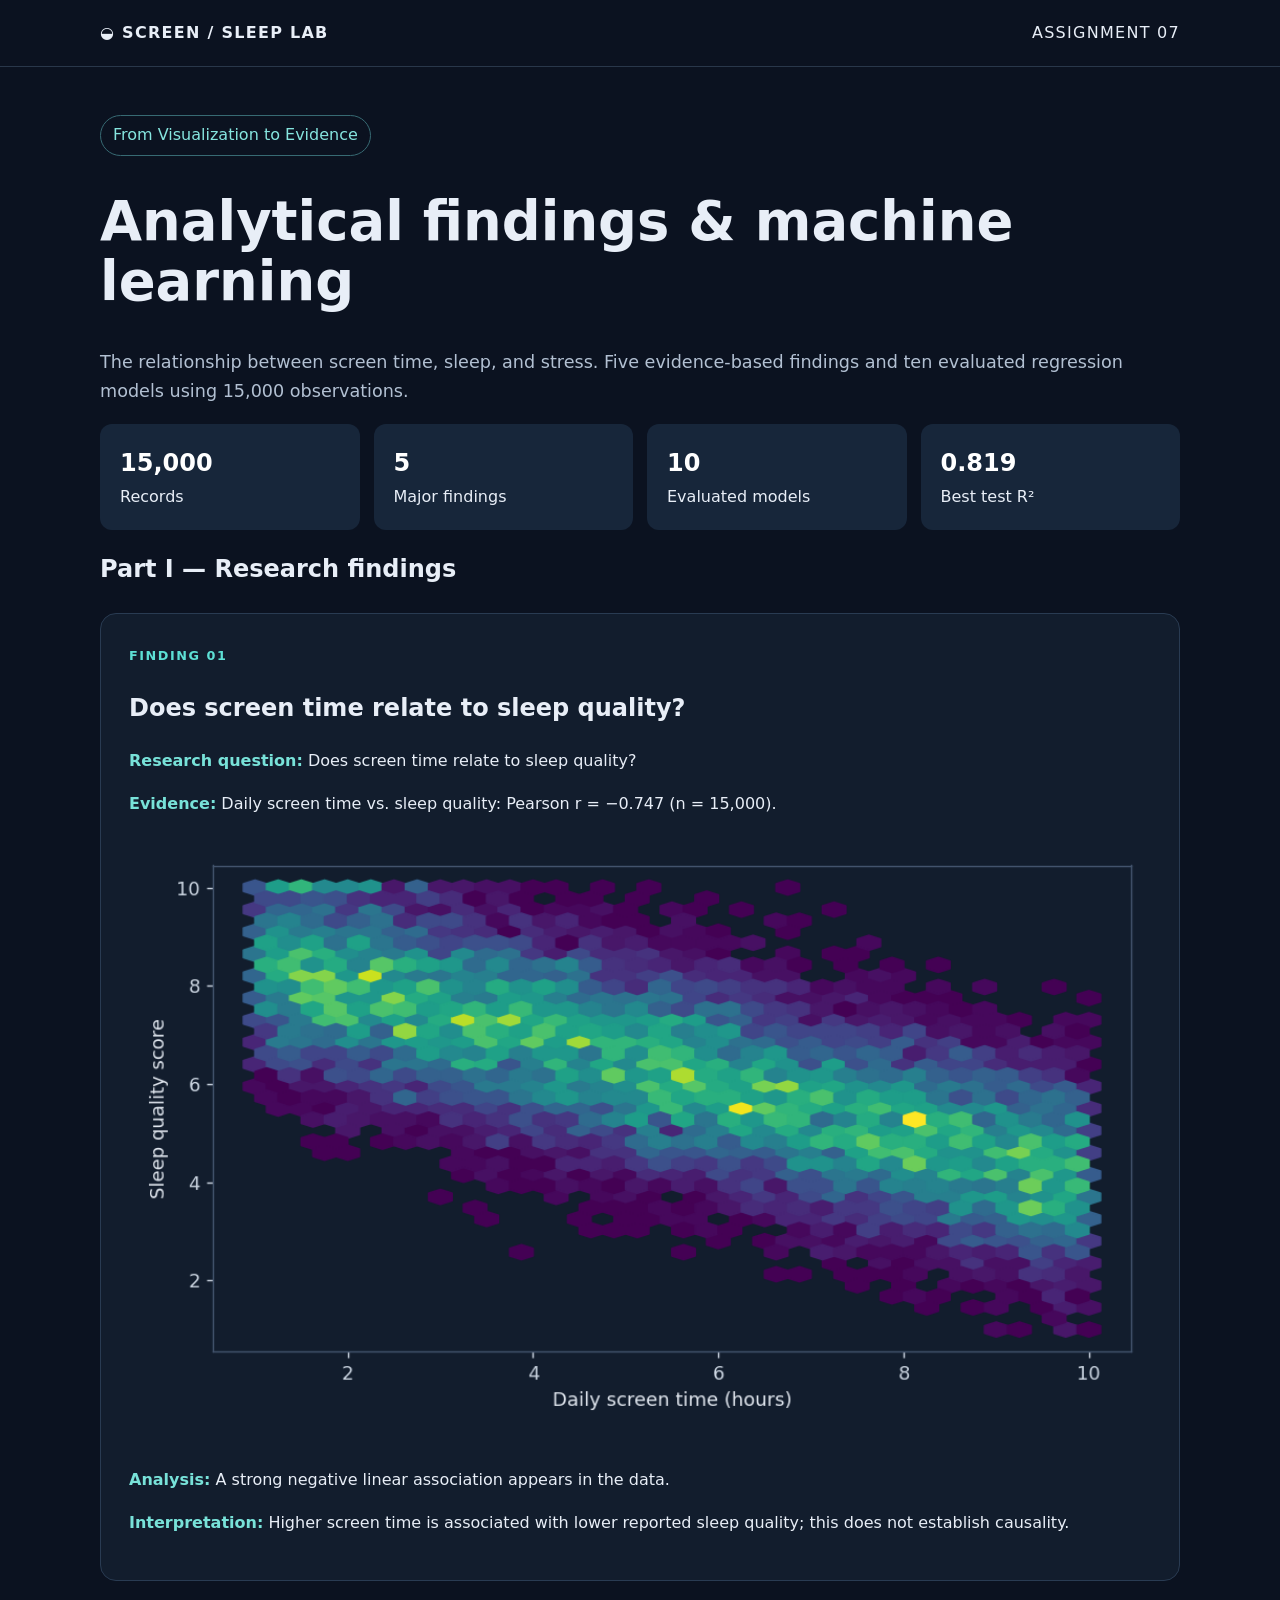
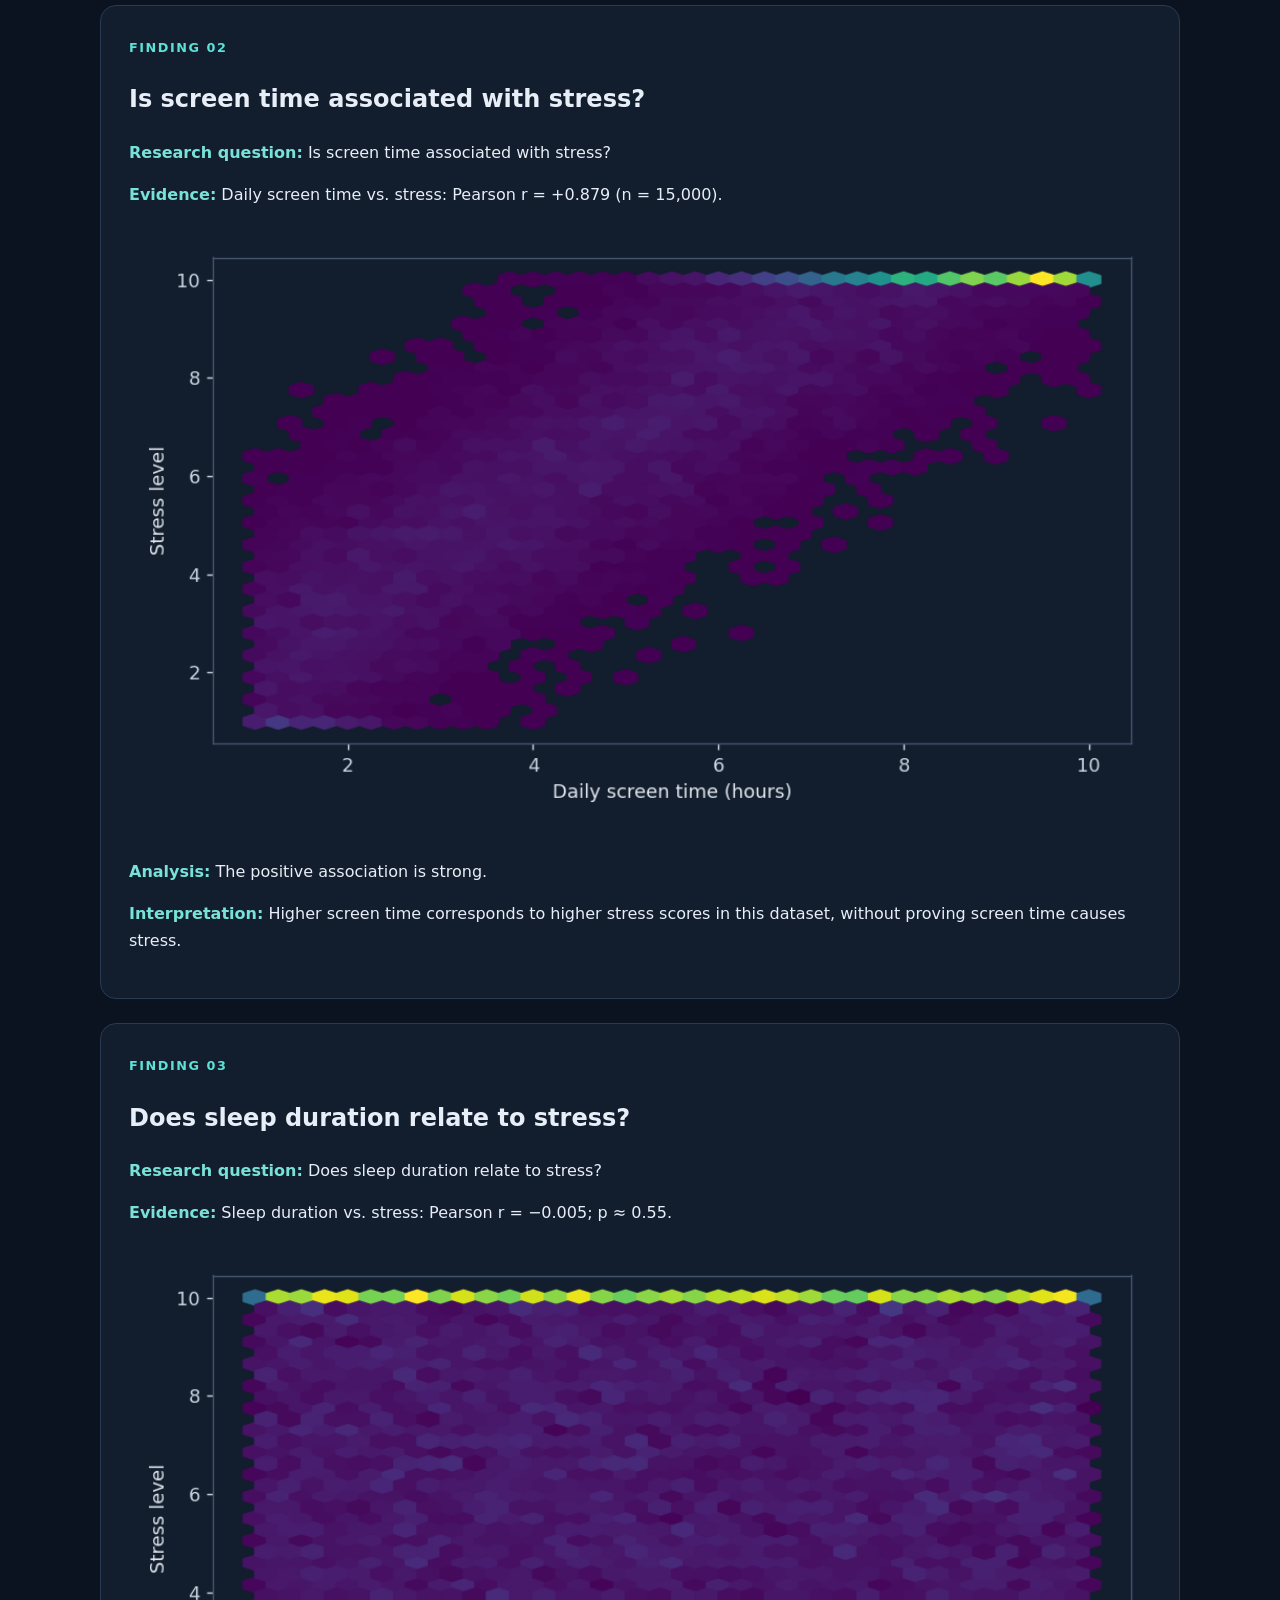
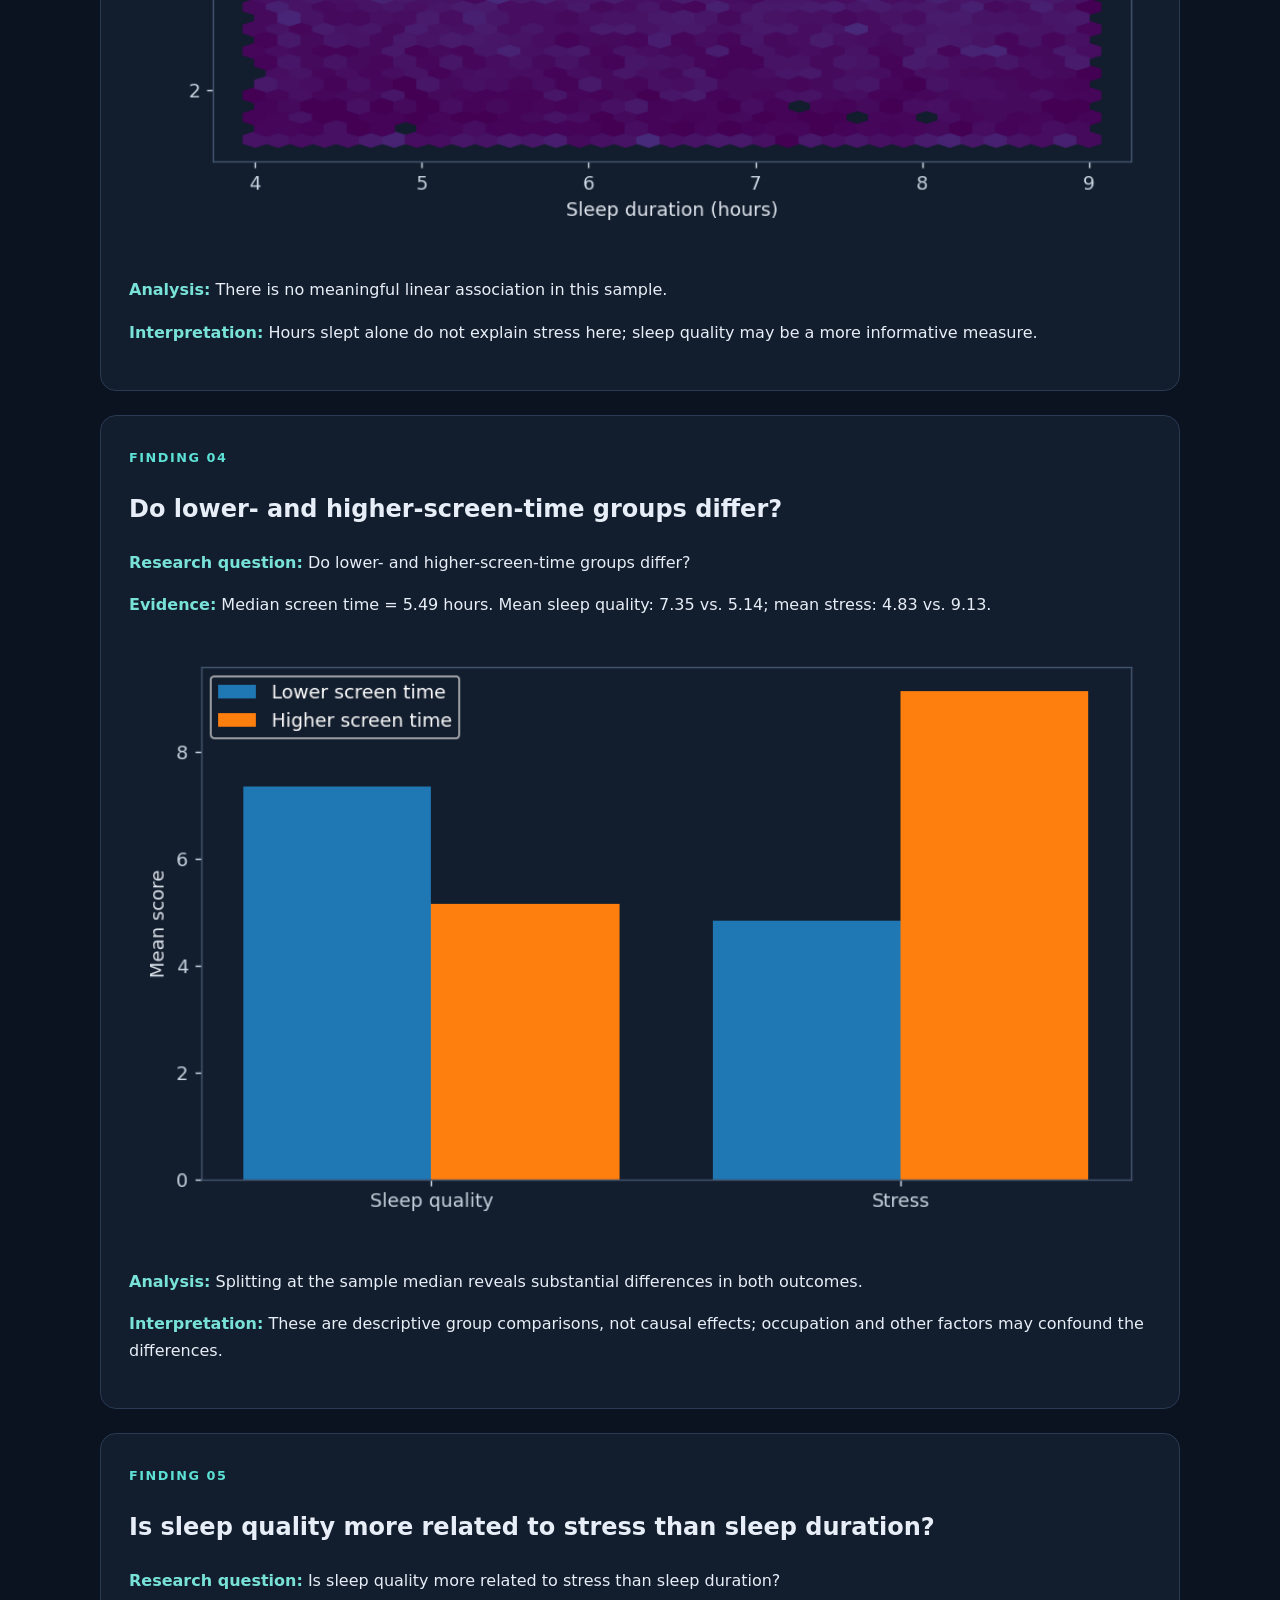
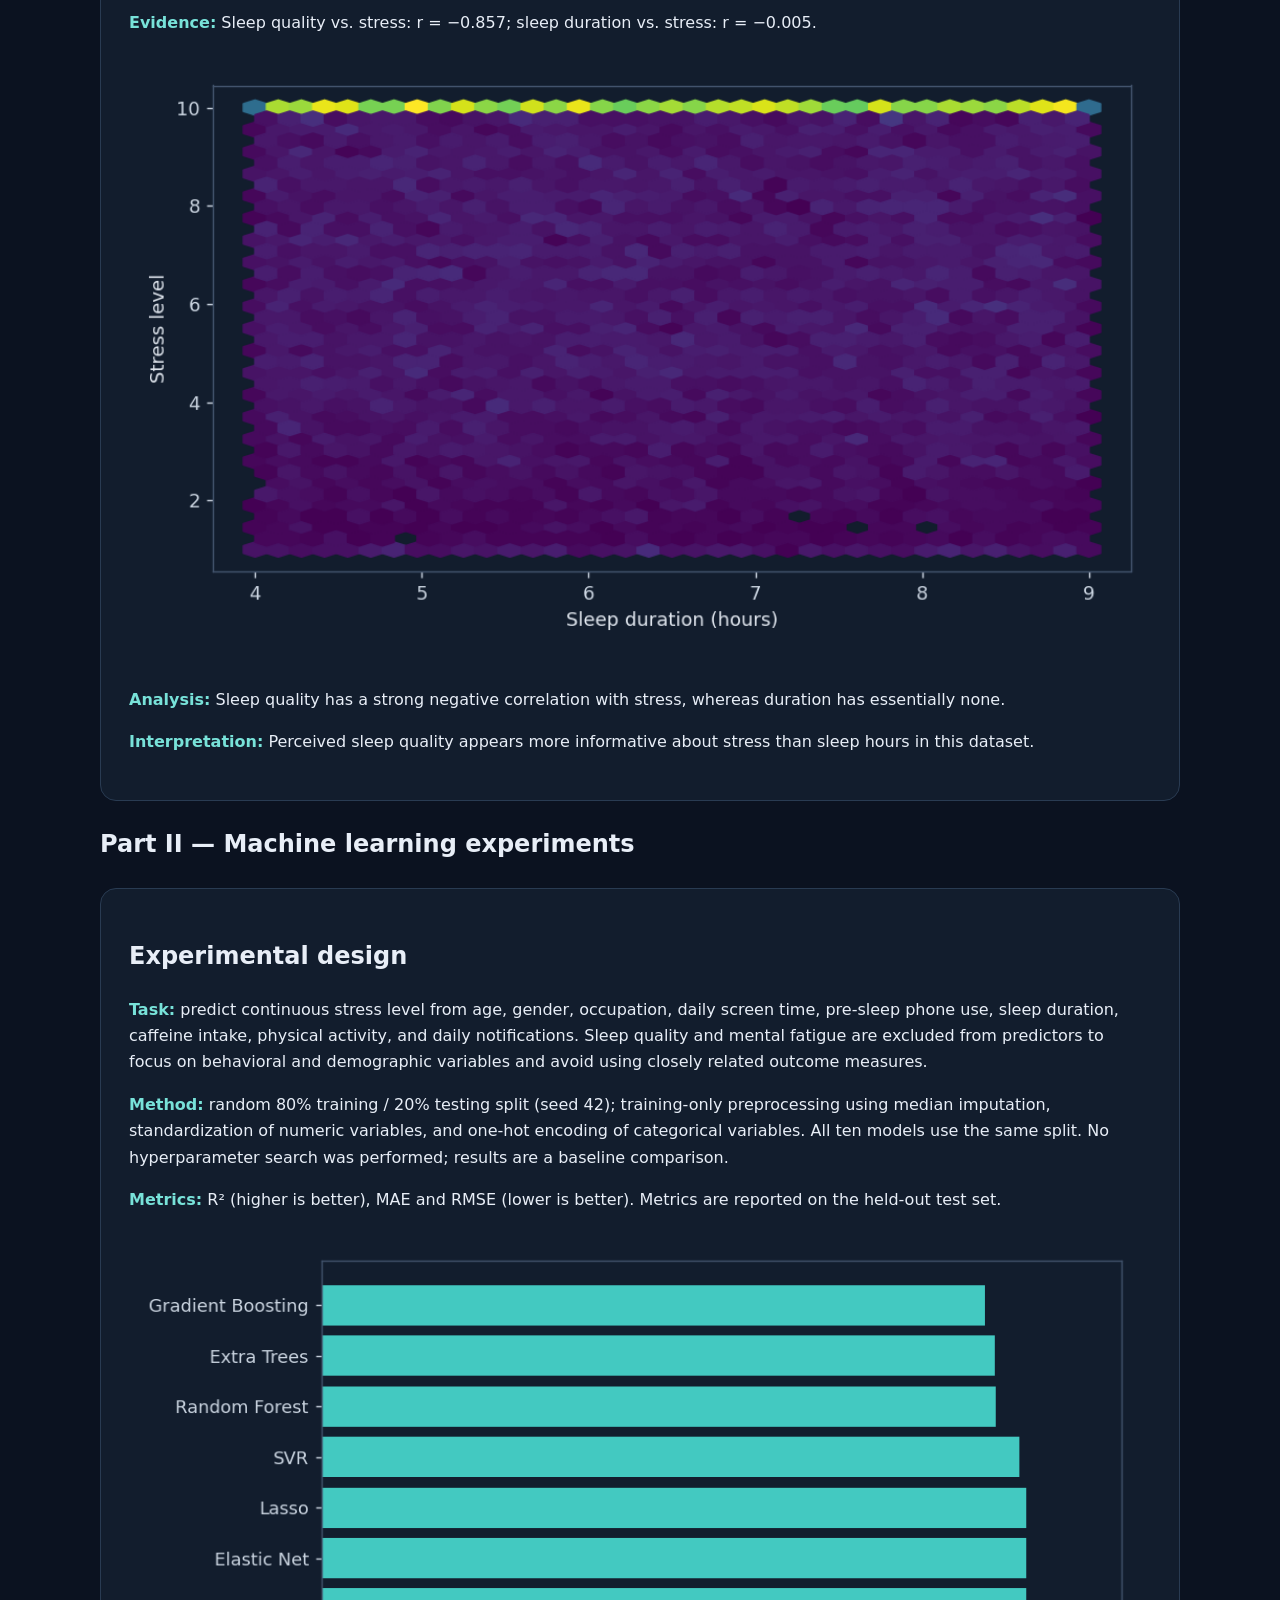
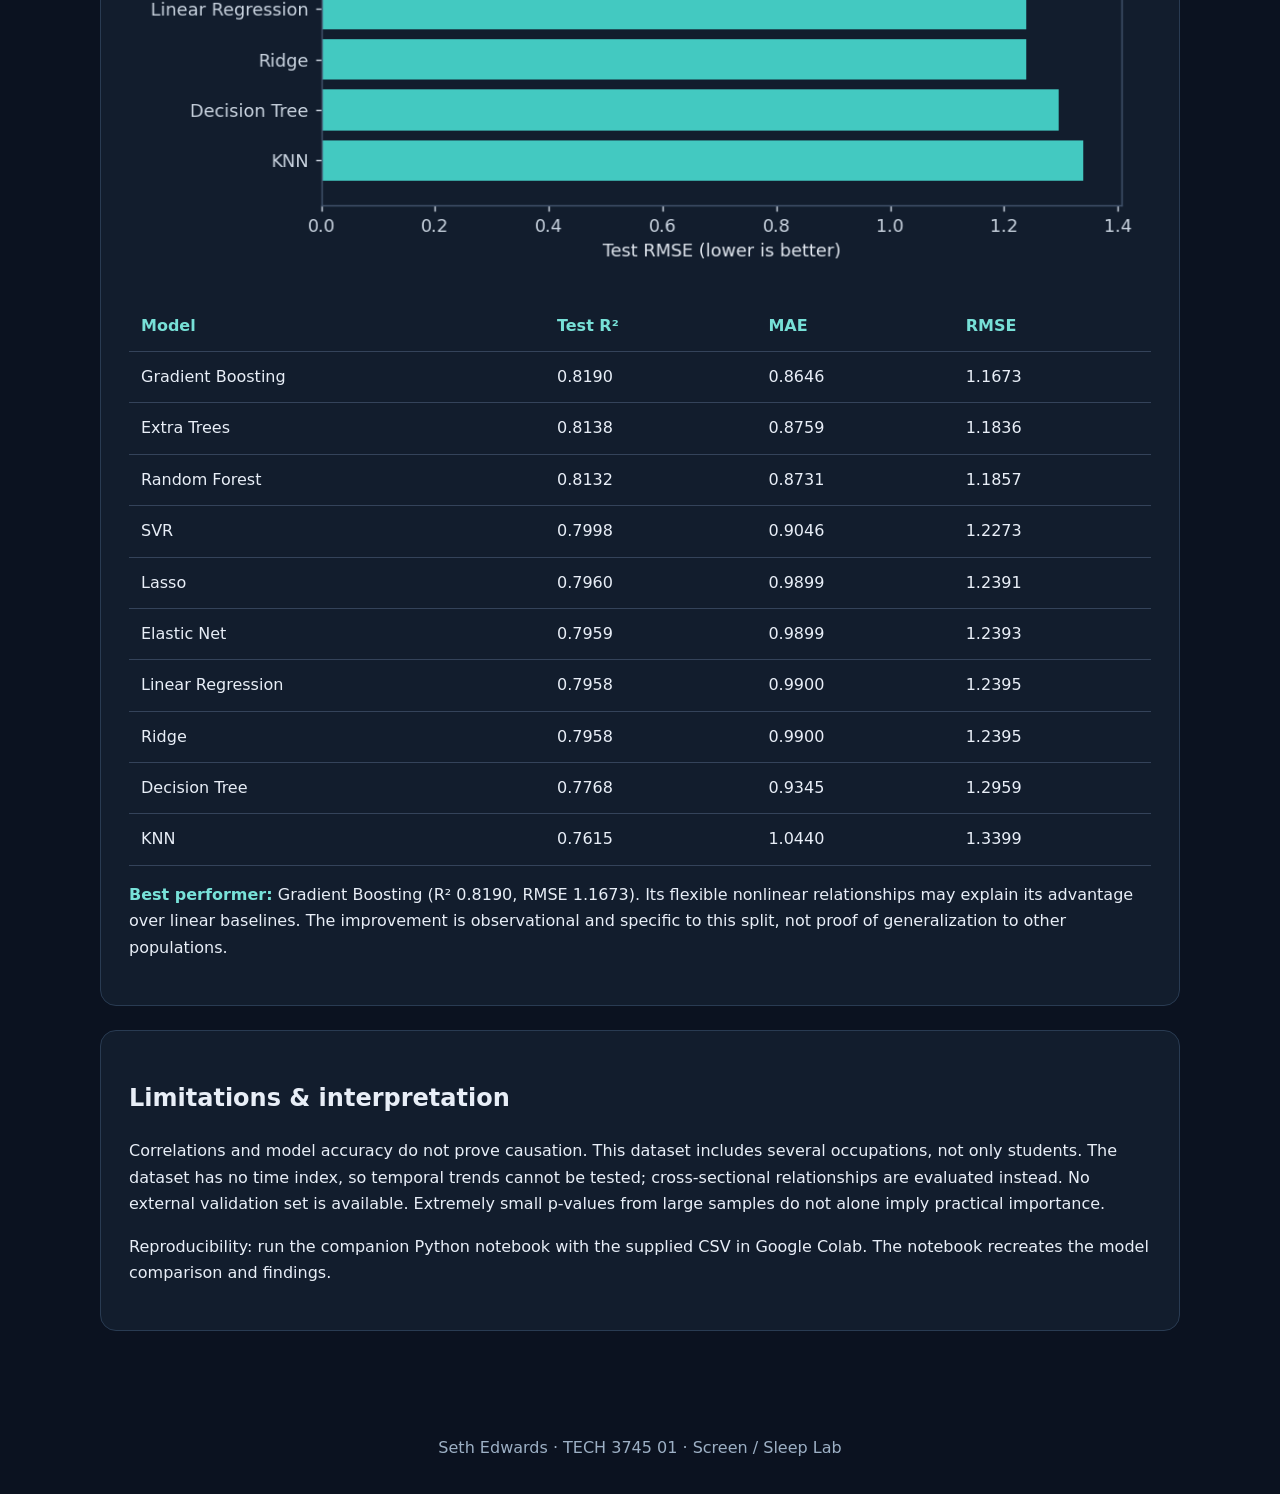
==== assignment7.html @ 6bef9d2d "Add files via upload" ====
<!doctype html><html lang="en"><head><meta charset="utf-8"><meta name="viewport" content="width=device-width,initial-scale=1"><title>Assignment 7 | Screen / Sleep Lab</title><style>body{margin:0;background:#0b1220;color:#e8eef7;font:16px/1.65 system-ui,Arial}header{border-bottom:1px solid #29374a;padding:20px max(5%,calc((100% - 1080px)/2));font-weight:800;letter-spacing:.08em}main{max-width:1080px;margin:auto;padding:48px 20px}h1{font-size:clamp(2rem,5vw,3.4rem);line-height:1.1}h2{font-size:1.5rem}.lead{color:#b2c0d2;font-size:1.1rem}.eyebrow{color:#5de0d5;font-size:.8rem;font-weight:800;letter-spacing:.12em}.card{background:#121d2d;border:1px solid #293b52;border-radius:16px;padding:28px;margin:24px 0}.chart{width:100%;height:auto;border-radius:12px;margin:12px 0}b{color:#78e2d9}table{width:100%;border-collapse:collapse;overflow:auto}th,td{padding:12px;border-bottom:1px solid #34435a;text-align:left}th{color:#77e0d7}.tablewrap{overflow:auto}.pill{display:inline-block;border:1px solid #376a73;padding:6px 12px;border-radius:30px;color:#86e5df}a{color:#72d9d0}footer{color:#9db0c5;padding:32px;text-align:center}.grid{display:grid;grid-template-columns:repeat(auto-fit,minmax(200px,1fr));gap:14px}.stat{padding:20px;background:#17263a;border-radius:12px}.stat strong{font-size:1.5rem;display:block;color:white}</style></head><body><header>◒ SCREEN / SLEEP LAB <span style="float:right;font-weight:400">ASSIGNMENT 07</span></header><main><span class="pill">From Visualization to Evidence</span><h1>Analytical findings &amp; machine learning</h1><p class="lead">The relationship between screen time, sleep, and stress. Five evidence-based findings and ten evaluated regression models using 15,000 observations.</p><div class="grid"><div class="stat"><strong>15,000</strong>Records</div><div class="stat"><strong>5</strong>Major findings</div><div class="stat"><strong>10</strong>Evaluated models</div><div class="stat"><strong>0.819</strong>Best test R²</div></div><h2>Part I — Research findings</h2><section class="card"><span class="eyebrow">FINDING 01</span><h2>Does screen time relate to sleep quality?</h2><p><b>Research question:</b> Does screen time relate to sleep quality?</p><p><b>Evidence:</b> Daily screen time vs. sleep quality: Pearson r = −0.747 (n = 15,000).</p><img class="chart" src="[data-uri]" alt="Finding 1 visualization"><p><b>Analysis:</b> A strong negative linear association appears in the data.</p><p><b>Interpretation:</b> Higher screen time is associated with lower reported sleep quality; this does not establish causality.</p></section><section class="card"><span class="eyebrow">FINDING 02</span><h2>Is screen time associated with stress?</h2><p><b>Research question:</b> Is screen time associated with stress?</p><p><b>Evidence:</b> Daily screen time vs. stress: Pearson r = +0.879 (n = 15,000).</p><img class="chart" src="[data-uri]" alt="Finding 2 visualization"><p><b>Analysis:</b> The positive association is strong.</p><p><b>Interpretation:</b> Higher screen time corresponds to higher stress scores in this dataset, without proving screen time causes stress.</p></section><section class="card"><span class="eyebrow">FINDING 03</span><h2>Does sleep duration relate to stress?</h2><p><b>Research question:</b> Does sleep duration relate to stress?</p><p><b>Evidence:</b> Sleep duration vs. stress: Pearson r = −0.005; p ≈ 0.55.</p><img class="chart" src="[data-uri]" alt="Finding 3 visualization"><p><b>Analysis:</b> There is no meaningful linear association in this sample.</p><p><b>Interpretation:</b> Hours slept alone do not explain stress here; sleep quality may be a more informative measure.</p></section><section class="card"><span class="eyebrow">FINDING 04</span><h2>Do lower- and higher-screen-time groups differ?</h2><p><b>Research question:</b> Do lower- and higher-screen-time groups differ?</p><p><b>Evidence:</b> Median screen time = 5.49 hours. Mean sleep quality: 7.35 vs. 5.14; mean stress: 4.83 vs. 9.13.</p><img class="chart" src="[data-uri]" alt="Finding 4 visualization"><p><b>Analysis:</b> Splitting at the sample median reveals substantial differences in both outcomes.</p><p><b>Interpretation:</b> These are descriptive group comparisons, not causal effects; occupation and other factors may confound the differences.</p></section><section class="card"><span class="eyebrow">FINDING 05</span><h2>Is sleep quality more related to stress than sleep duration?</h2><p><b>Research question:</b> Is sleep quality more related to stress than sleep duration?</p><p><b>Evidence:</b> Sleep quality vs. stress: r = −0.857; sleep duration vs. stress: r = −0.005.</p><img class="chart" src="[data-uri]" alt="Finding 5 visualization"><p><b>Analysis:</b> Sleep quality has a strong negative correlation with stress, whereas duration has essentially none.</p><p><b>Interpretation:</b> Perceived sleep quality appears more informative about stress than sleep hours in this dataset.</p></section><h2>Part II — Machine learning experiments</h2><section class="card"><h2>Experimental design</h2><p><b>Task:</b> predict continuous stress level from age, gender, occupation, daily screen time, pre-sleep phone use, sleep duration, caffeine intake, physical activity, and daily notifications. Sleep quality and mental fatigue are excluded from predictors to focus on behavioral and demographic variables and avoid using closely related outcome measures.</p><p><b>Method:</b> random 80% training / 20% testing split (seed 42); training-only preprocessing using median imputation, standardization of numeric variables, and one-hot encoding of categorical variables. All ten models use the same split. No hyperparameter search was performed; results are a baseline comparison.</p><p><b>Metrics:</b> R² (higher is better), MAE and RMSE (lower is better). Metrics are reported on the held-out test set.</p><img class="chart" src="[data-uri]" alt="Comparison of model RMSE"><div class="tablewrap"><table><thead><tr><th>Model</th><th>Test R²</th><th>MAE</th><th>RMSE</th></tr></thead><tbody><tr><td>Gradient Boosting</td><td>0.8190</td><td>0.8646</td><td>1.1673</td></tr><tr><td>Extra Trees</td><td>0.8138</td><td>0.8759</td><td>1.1836</td></tr><tr><td>Random Forest</td><td>0.8132</td><td>0.8731</td><td>1.1857</td></tr><tr><td>SVR</td><td>0.7998</td><td>0.9046</td><td>1.2273</td></tr><tr><td>Lasso</td><td>0.7960</td><td>0.9899</td><td>1.2391</td></tr><tr><td>Elastic Net</td><td>0.7959</td><td>0.9899</td><td>1.2393</td></tr><tr><td>Linear Regression</td><td>0.7958</td><td>0.9900</td><td>1.2395</td></tr><tr><td>Ridge</td><td>0.7958</td><td>0.9900</td><td>1.2395</td></tr><tr><td>Decision Tree</td><td>0.7768</td><td>0.9345</td><td>1.2959</td></tr><tr><td>KNN</td><td>0.7615</td><td>1.0440</td><td>1.3399</td></tr></tbody></table></div><p><b>Best performer:</b> Gradient Boosting (R² 0.8190, RMSE 1.1673). Its flexible nonlinear relationships may explain its advantage over linear baselines. The improvement is observational and specific to this split, not proof of generalization to other populations.</p></section><section class="card"><h2>Limitations &amp; interpretation</h2><p>Correlations and model accuracy do not prove causation. This dataset includes several occupations, not only students. The dataset has no time index, so temporal trends cannot be tested; cross-sectional relationships are evaluated instead. No external validation set is available. Extremely small p-values from large samples do not alone imply practical importance.</p><p>Reproducibility: run the companion Python notebook with the supplied CSV in Google Colab. The notebook recreates the model comparison and findings.</p></section></main><footer>Seth Edwards · TECH 3745 01 · Screen / Sleep Lab</footer></body></html>
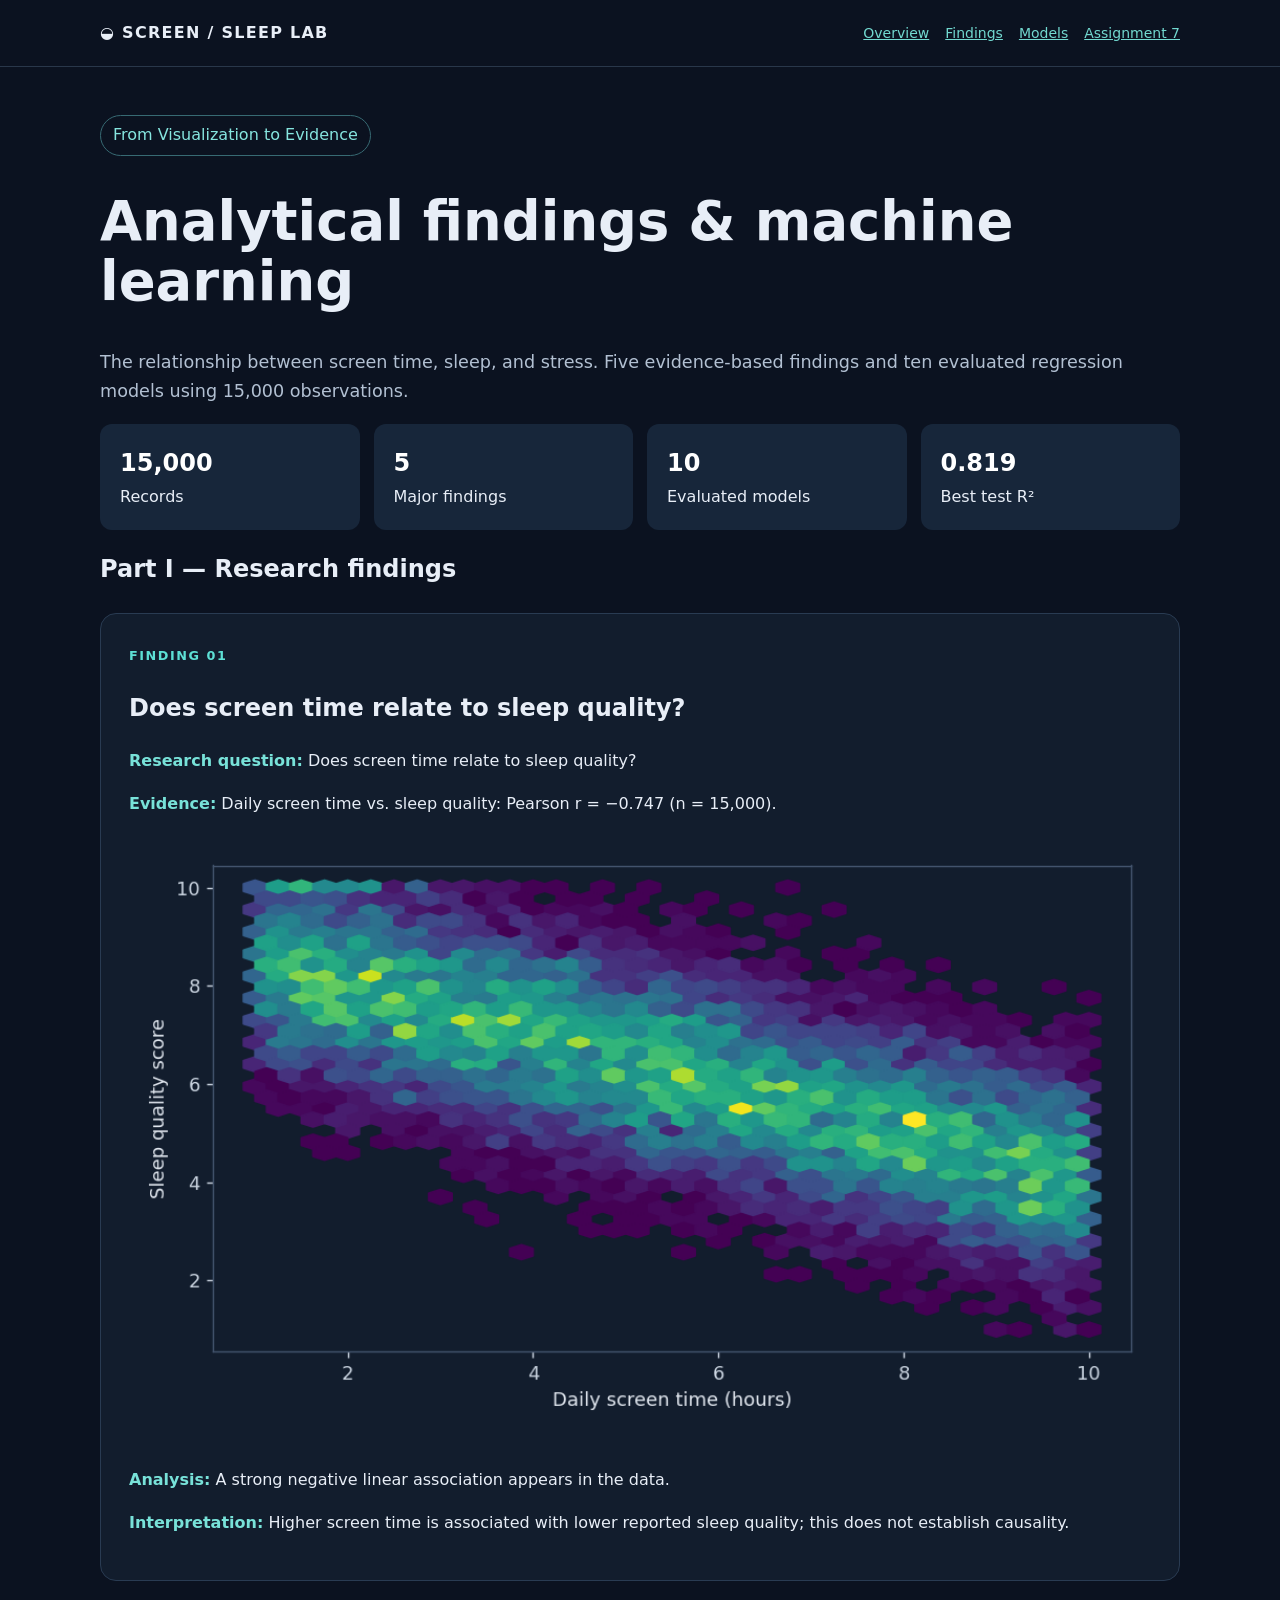
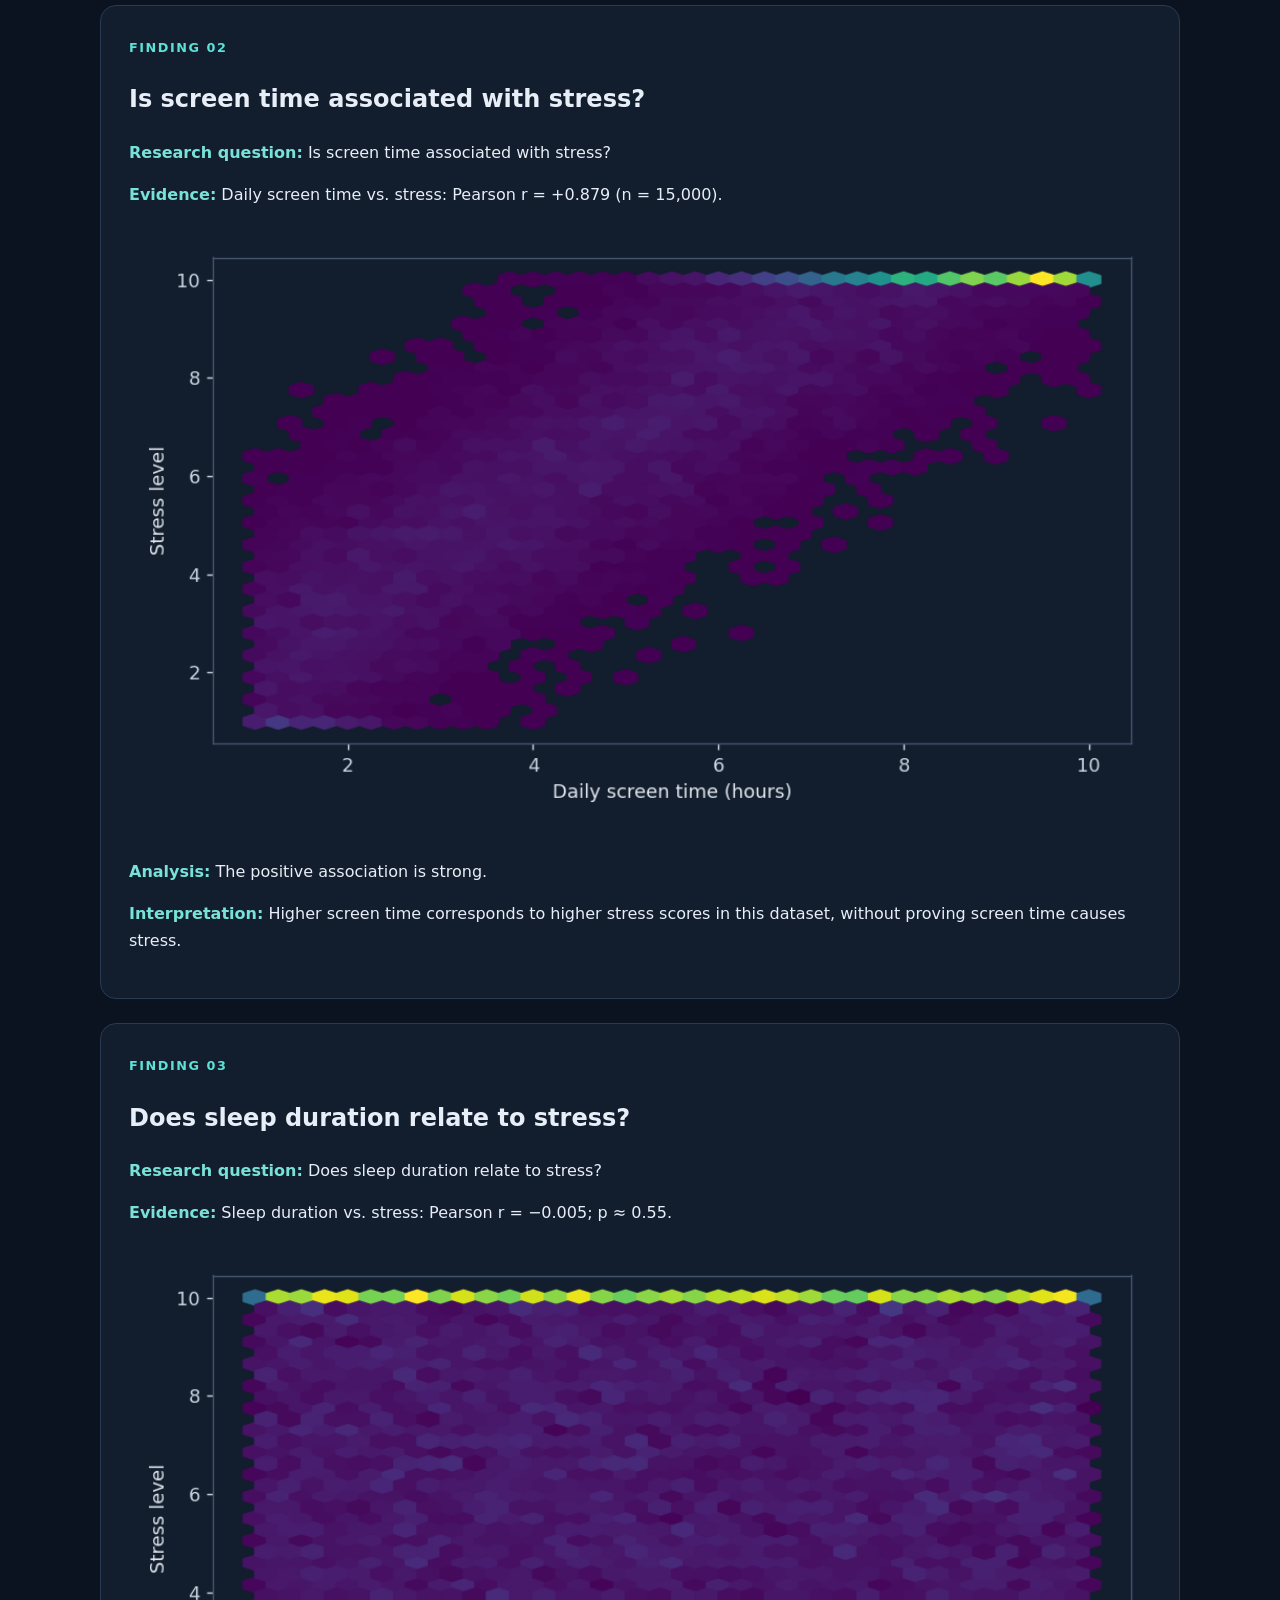
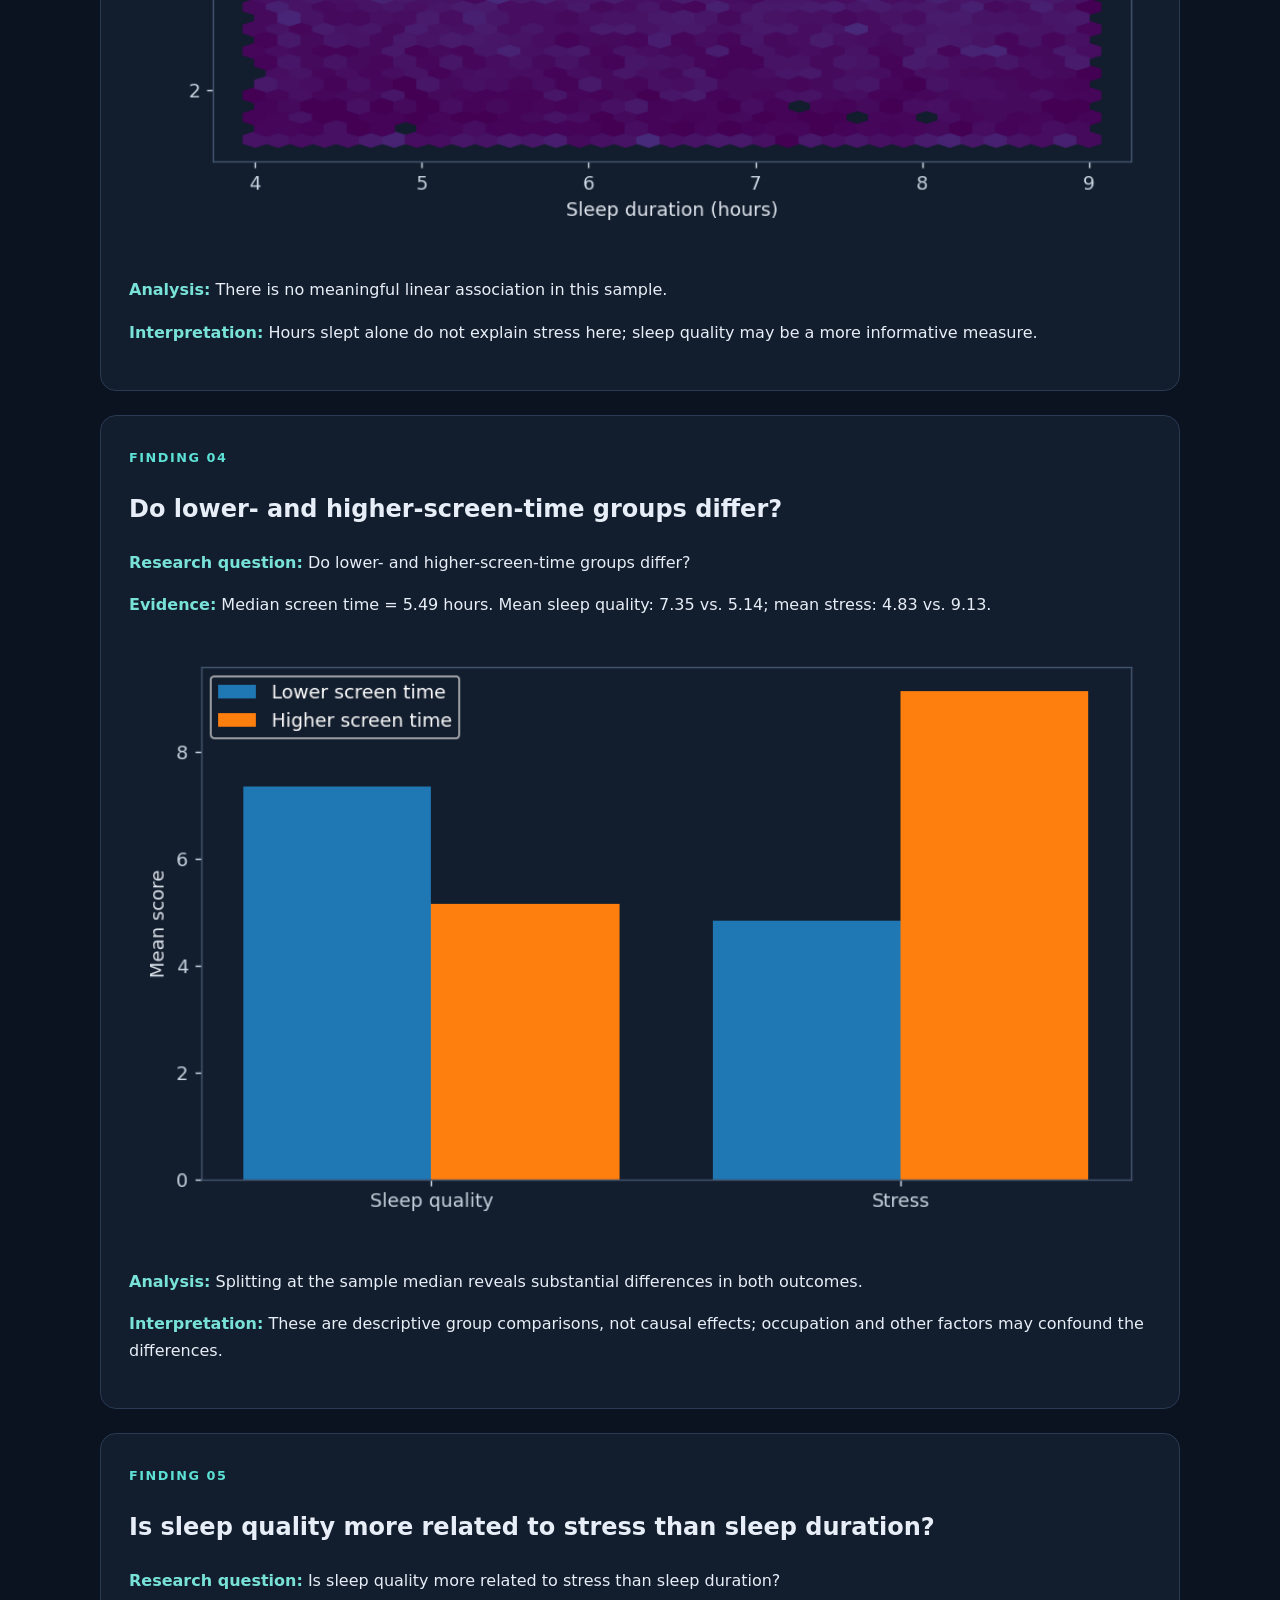
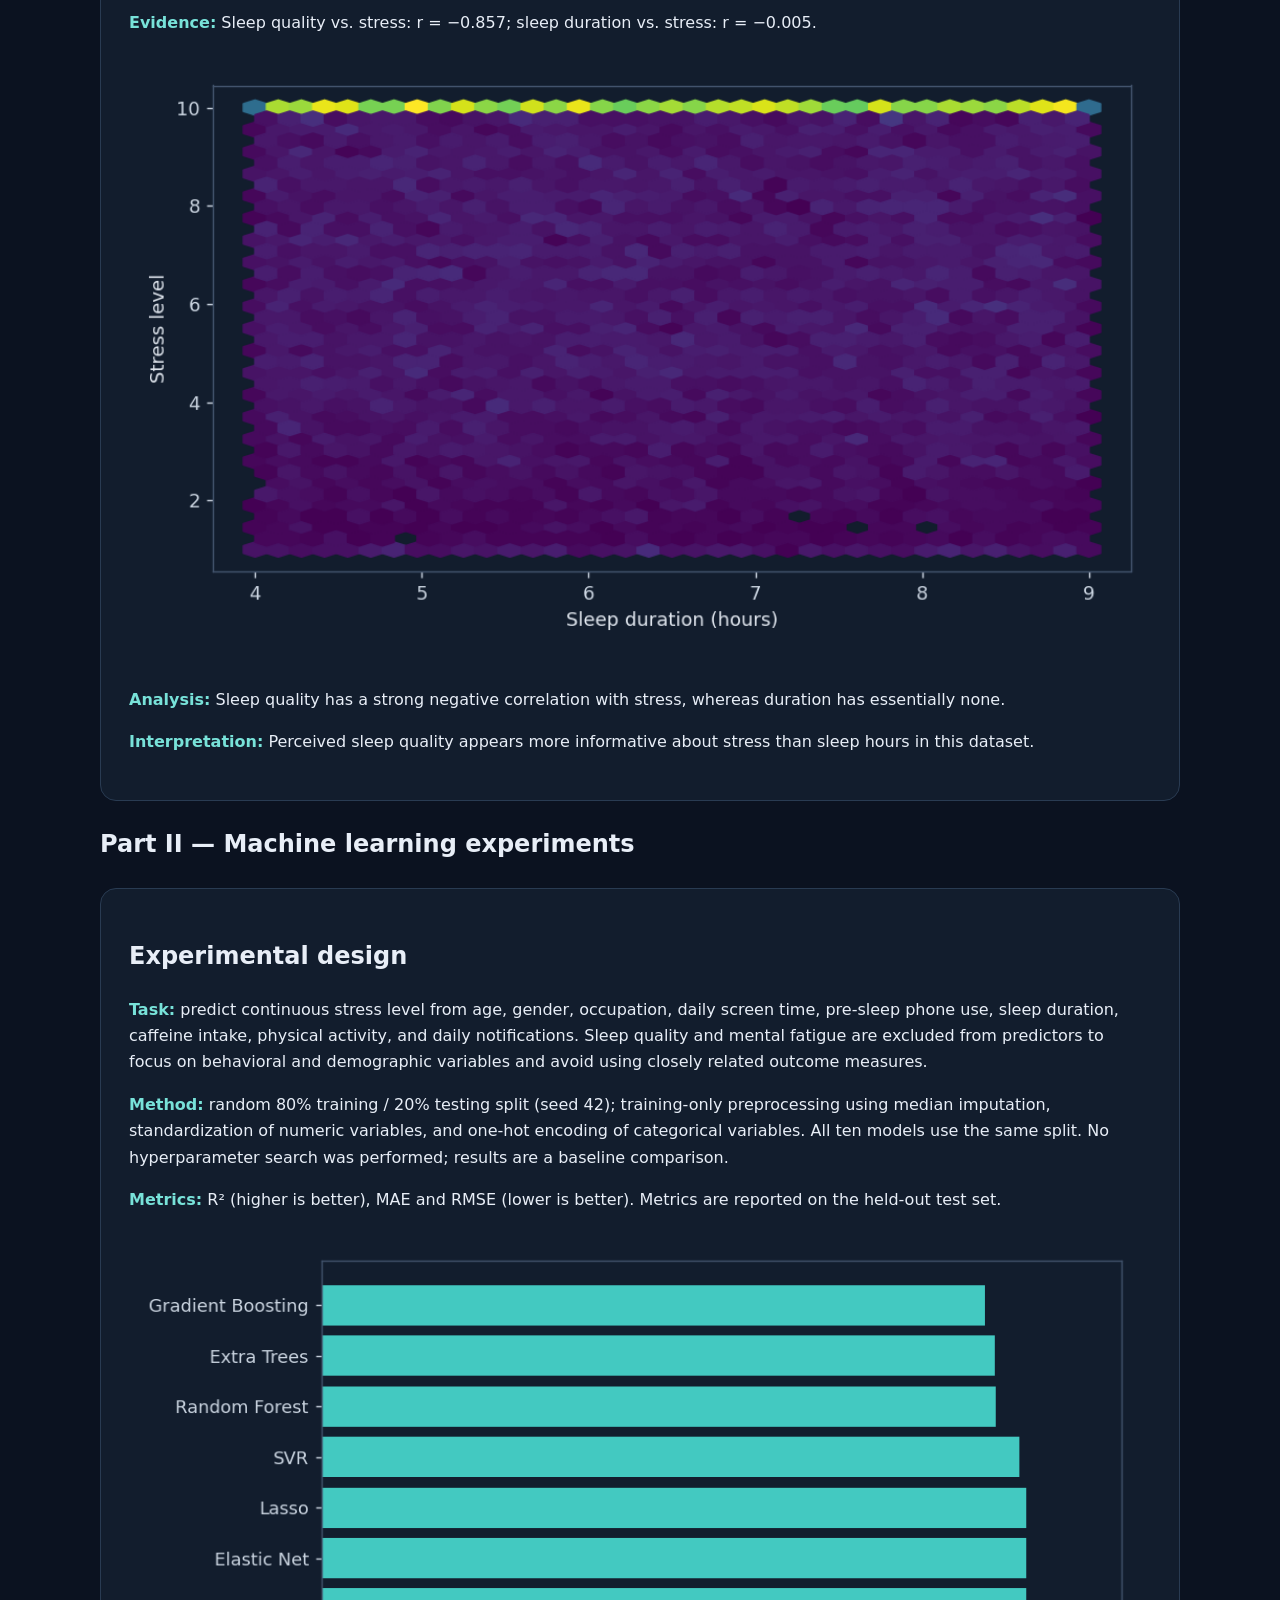
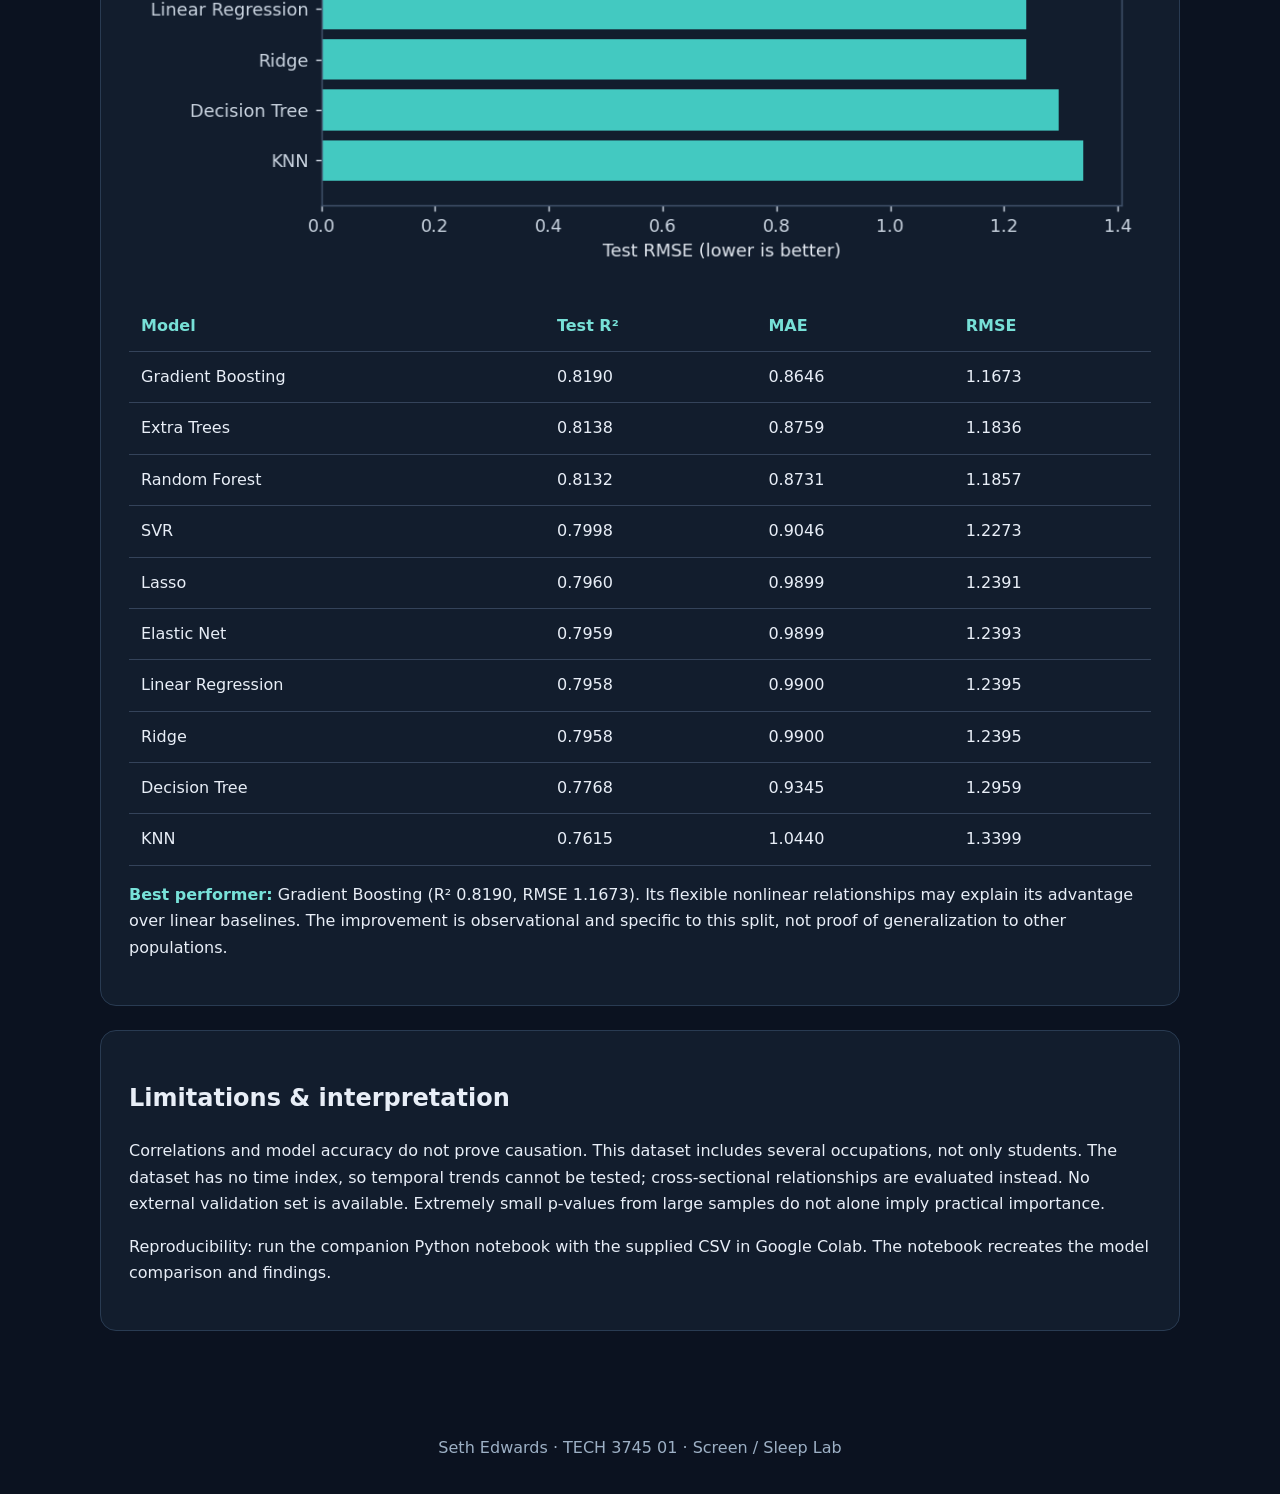
==== commit 342e0540: "Add files via upload" ====
--- a/assignment7.html
+++ b/assignment7.html
@@ -1 +1 @@
-<!doctype html><html lang="en"><head><meta charset="utf-8"><meta name="viewport" content="width=device-width,initial-scale=1"><title>Assignment 7 | Screen / Sleep Lab</title><style>body{margin:0;background:#0b1220;color:#e8eef7;font:16px/1.65 system-ui,Arial}header{border-bottom:1px solid #29374a;padding:20px max(5%,calc((100% - 1080px)/2));font-weight:800;letter-spacing:.08em}main{max-width:1080px;margin:auto;padding:48px 20px}h1{font-size:clamp(2rem,5vw,3.4rem);line-height:1.1}h2{font-size:1.5rem}.lead{color:#b2c0d2;font-size:1.1rem}.eyebrow{color:#5de0d5;font-size:.8rem;font-weight:800;letter-spacing:.12em}.card{background:#121d2d;border:1px solid #293b52;border-radius:16px;padding:28px;margin:24px 0}.chart{width:100%;height:auto;border-radius:12px;margin:12px 0}b{color:#78e2d9}table{width:100%;border-collapse:collapse;overflow:auto}th,td{padding:12px;border-bottom:1px solid #34435a;text-align:left}th{color:#77e0d7}.tablewrap{overflow:auto}.pill{display:inline-block;border:1px solid #376a73;padding:6px 12px;border-radius:30px;color:#86e5df}a{color:#72d9d0}footer{color:#9db0c5;padding:32px;text-align:center}.grid{display:grid;grid-template-columns:repeat(auto-fit,minmax(200px,1fr));gap:14px}.stat{padding:20px;background:#17263a;border-radius:12px}.stat strong{font-size:1.5rem;display:block;color:white}</style></head><body><header>◒ SCREEN / SLEEP LAB <span style="float:right;font-weight:400">ASSIGNMENT 07</span></header><main><span class="pill">From Visualization to Evidence</span><h1>Analytical findings &amp; machine learning</h1><p class="lead">The relationship between screen time, sleep, and stress. Five evidence-based findings and ten evaluated regression models using 15,000 observations.</p><div class="grid"><div class="stat"><strong>15,000</strong>Records</div><div class="stat"><strong>5</strong>Major findings</div><div class="stat"><strong>10</strong>Evaluated models</div><div class="stat"><strong>0.819</strong>Best test R²</div></div><h2>Part I — Research findings</h2><section class="card"><span class="eyebrow">FINDING 01</span><h2>Does screen time relate to sleep quality?</h2><p><b>Research question:</b> Does screen time relate to sleep quality?</p><p><b>Evidence:</b> Daily screen time vs. sleep quality: Pearson r = −0.747 (n = 15,000).</p><img class="chart" src="[data-uri]" alt="Finding 1 visualization"><p><b>Analysis:</b> A strong negative linear association appears in the data.</p><p><b>Interpretation:</b> Higher screen time is associated with lower reported sleep quality; this does not establish causality.</p></section><section class="card"><span class="eyebrow">FINDING 02</span><h2>Is screen time associated with stress?</h2><p><b>Research question:</b> Is screen time associated with stress?</p><p><b>Evidence:</b> Daily screen time vs. stress: Pearson r = +0.879 (n = 15,000).</p><img class="chart" src="[data-uri]" alt="Finding 2 visualization"><p><b>Analysis:</b> The positive association is strong.</p><p><b>Interpretation:</b> Higher screen time corresponds to higher stress scores in this dataset, without proving screen time causes stress.</p></section><section class="card"><span class="eyebrow">FINDING 03</span><h2>Does sleep duration relate to stress?</h2><p><b>Research question:</b> Does sleep duration relate to stress?</p><p><b>Evidence:</b> Sleep duration vs. stress: Pearson r = −0.005; p ≈ 0.55.</p><img class="chart" src="[data-uri]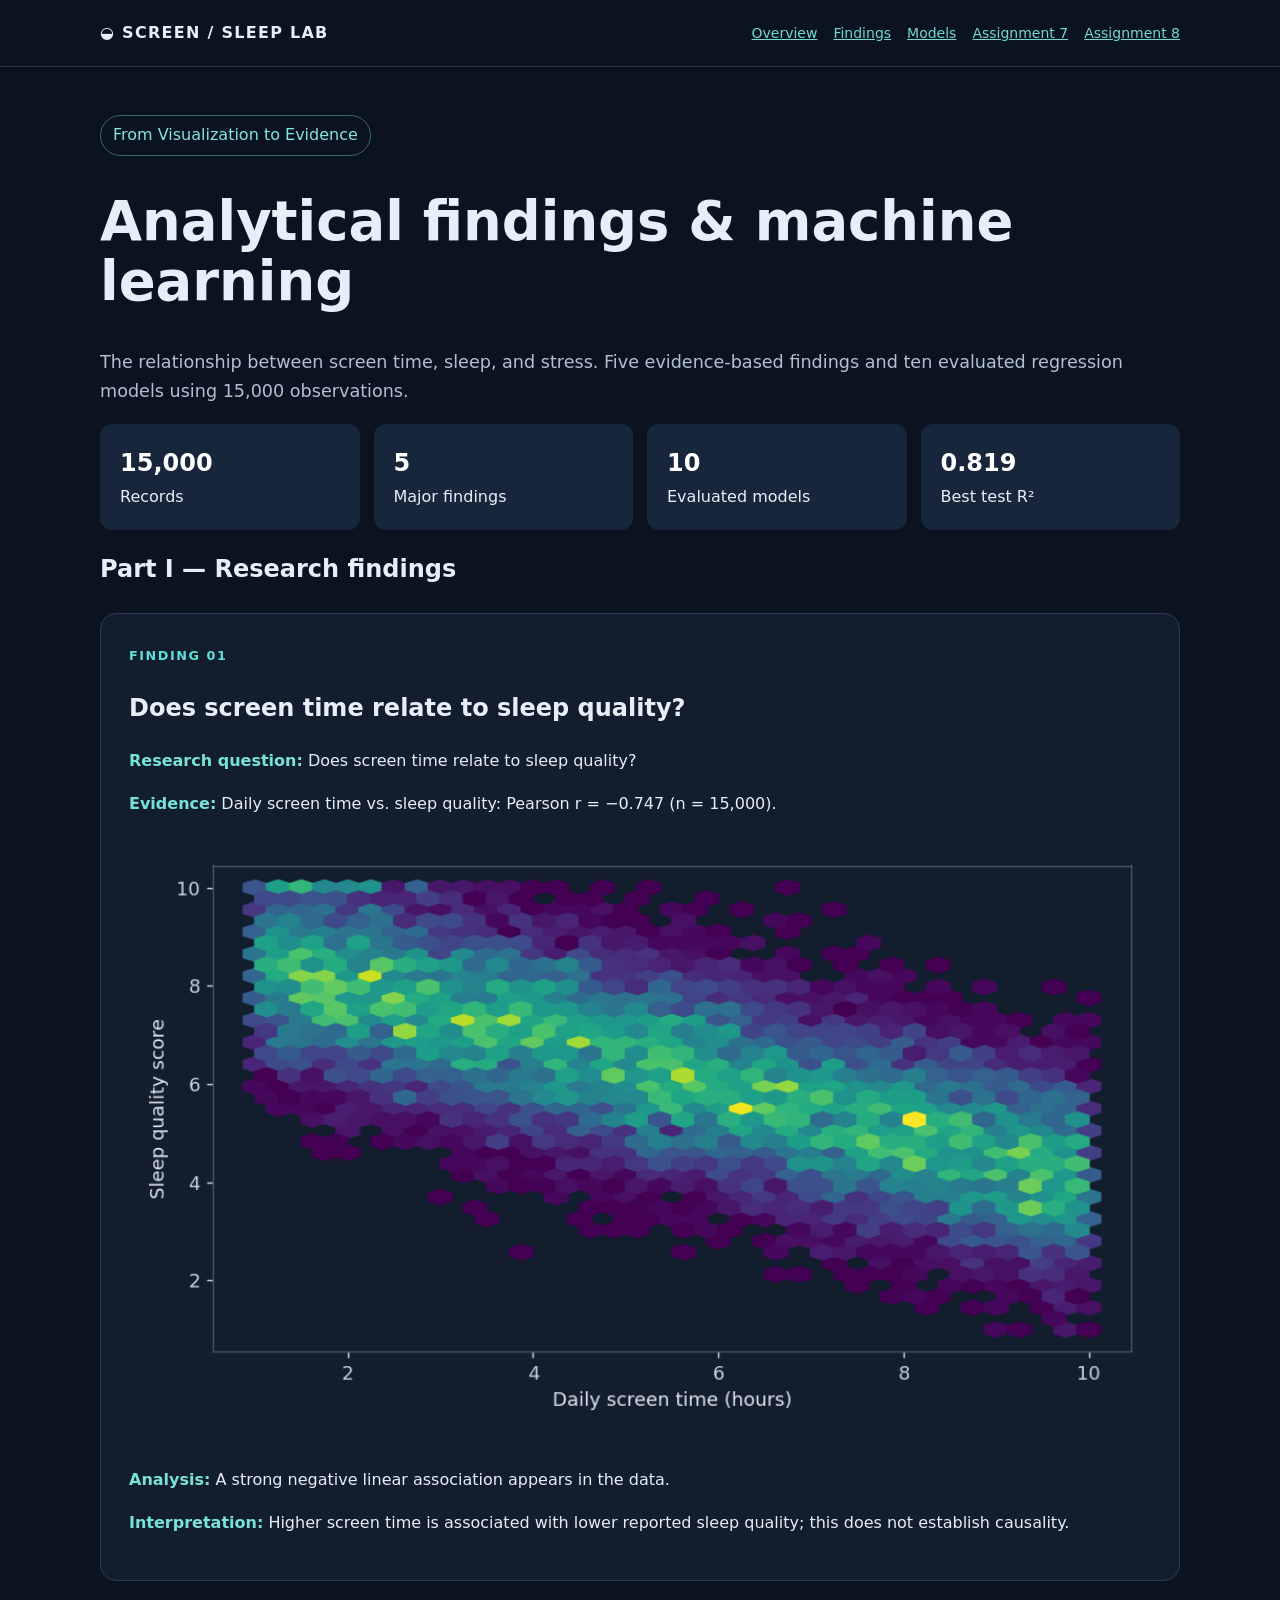
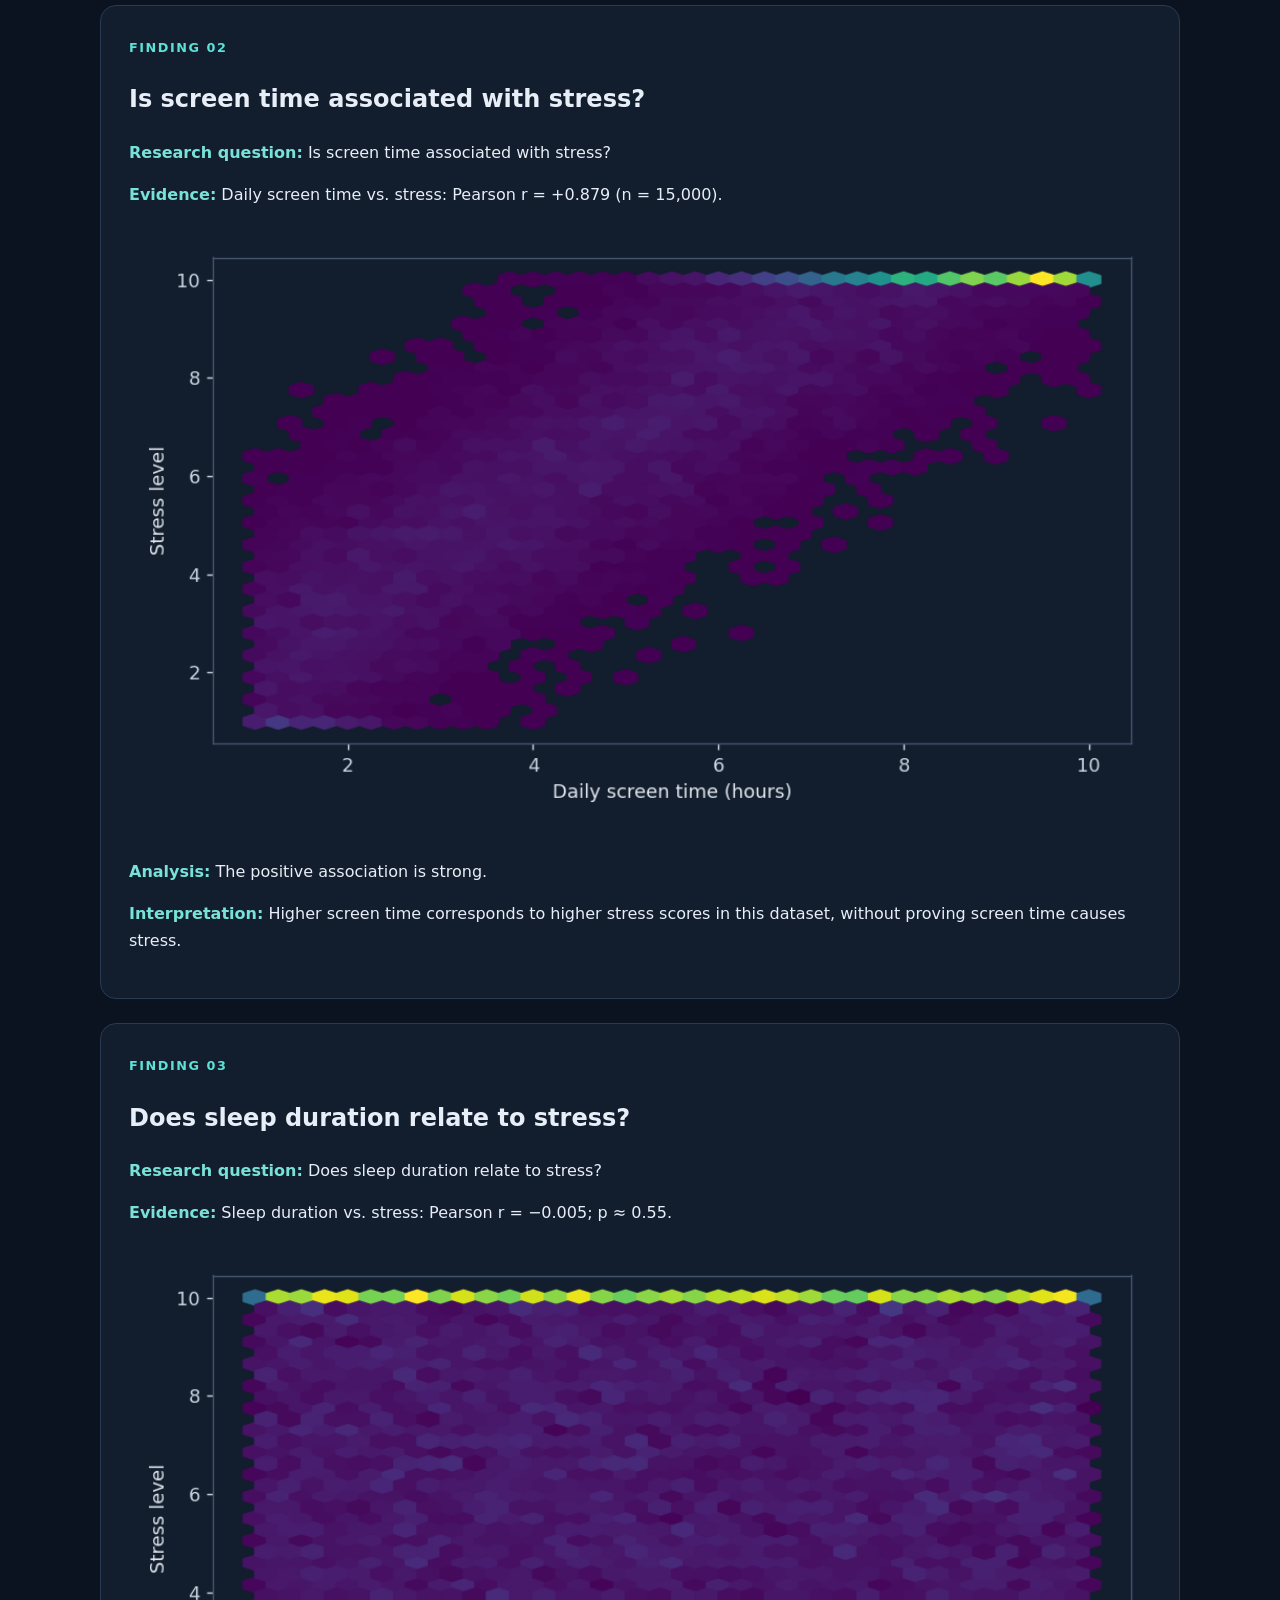
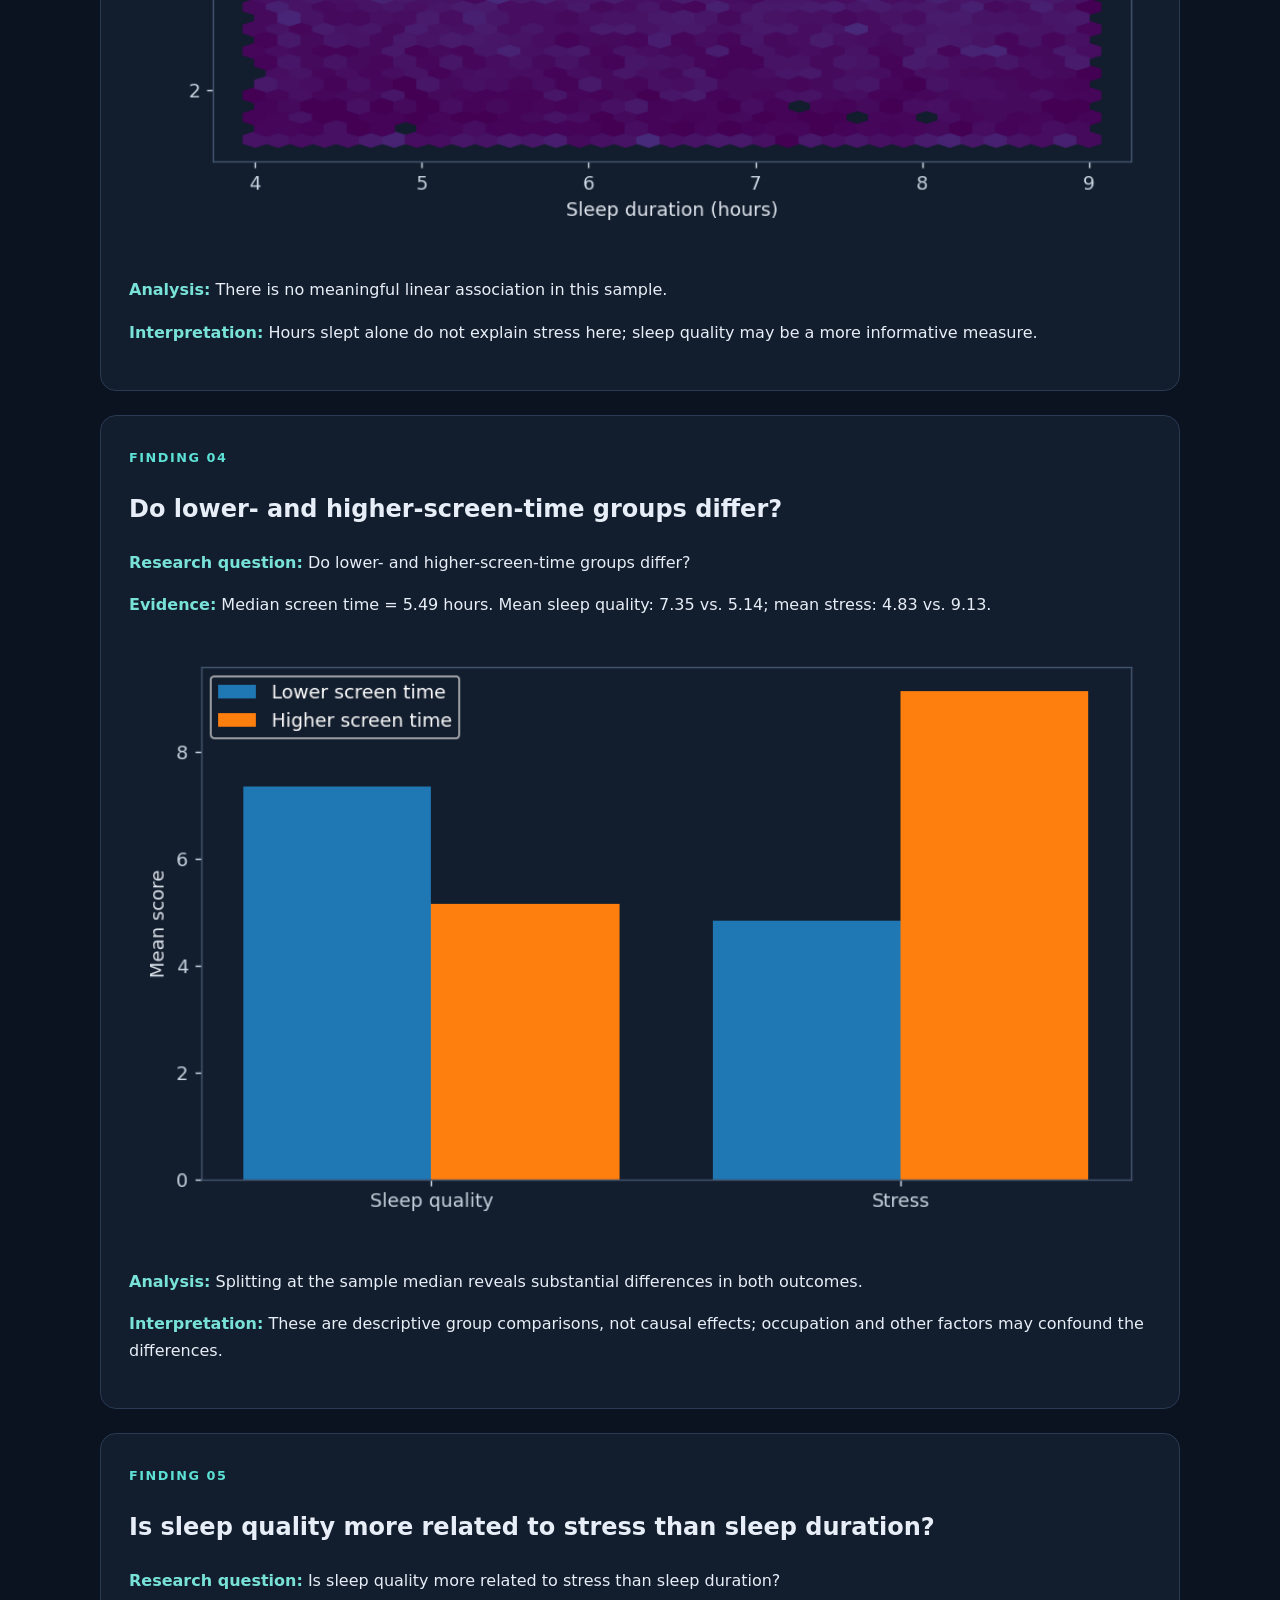
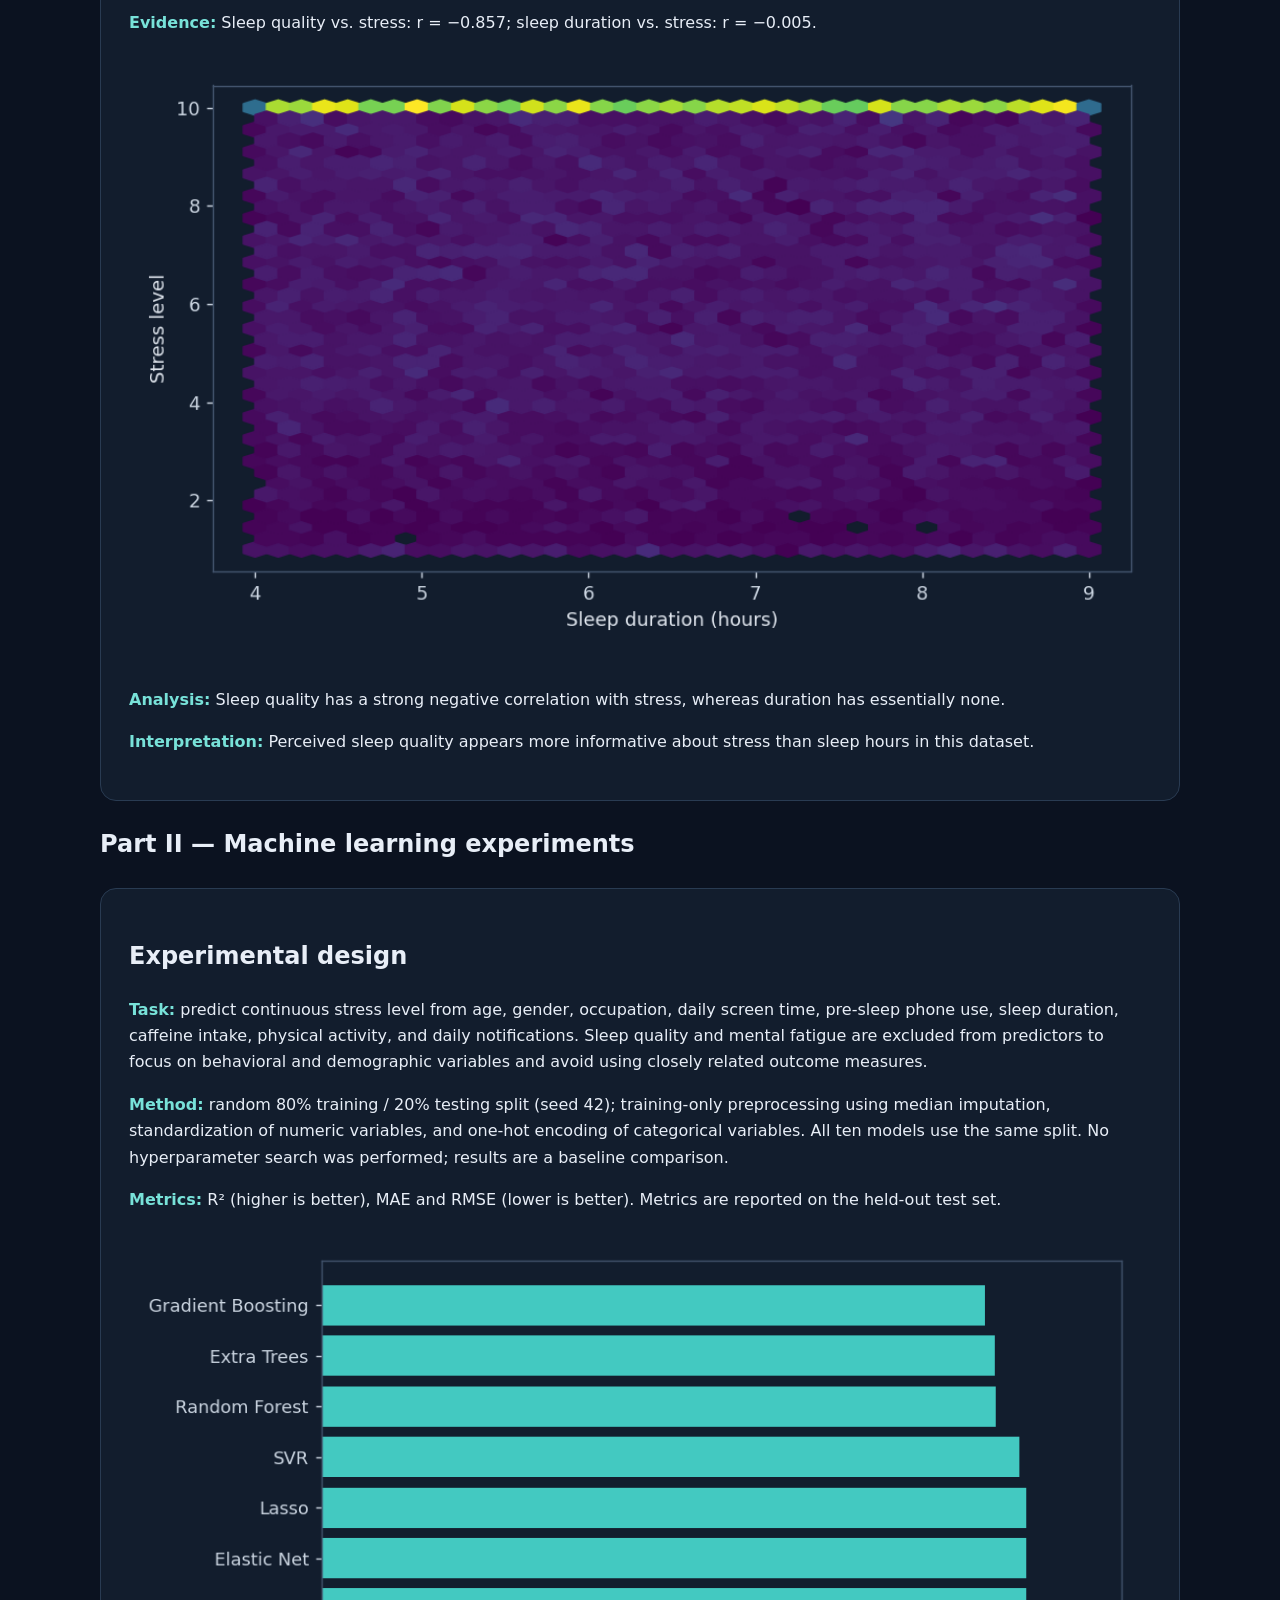
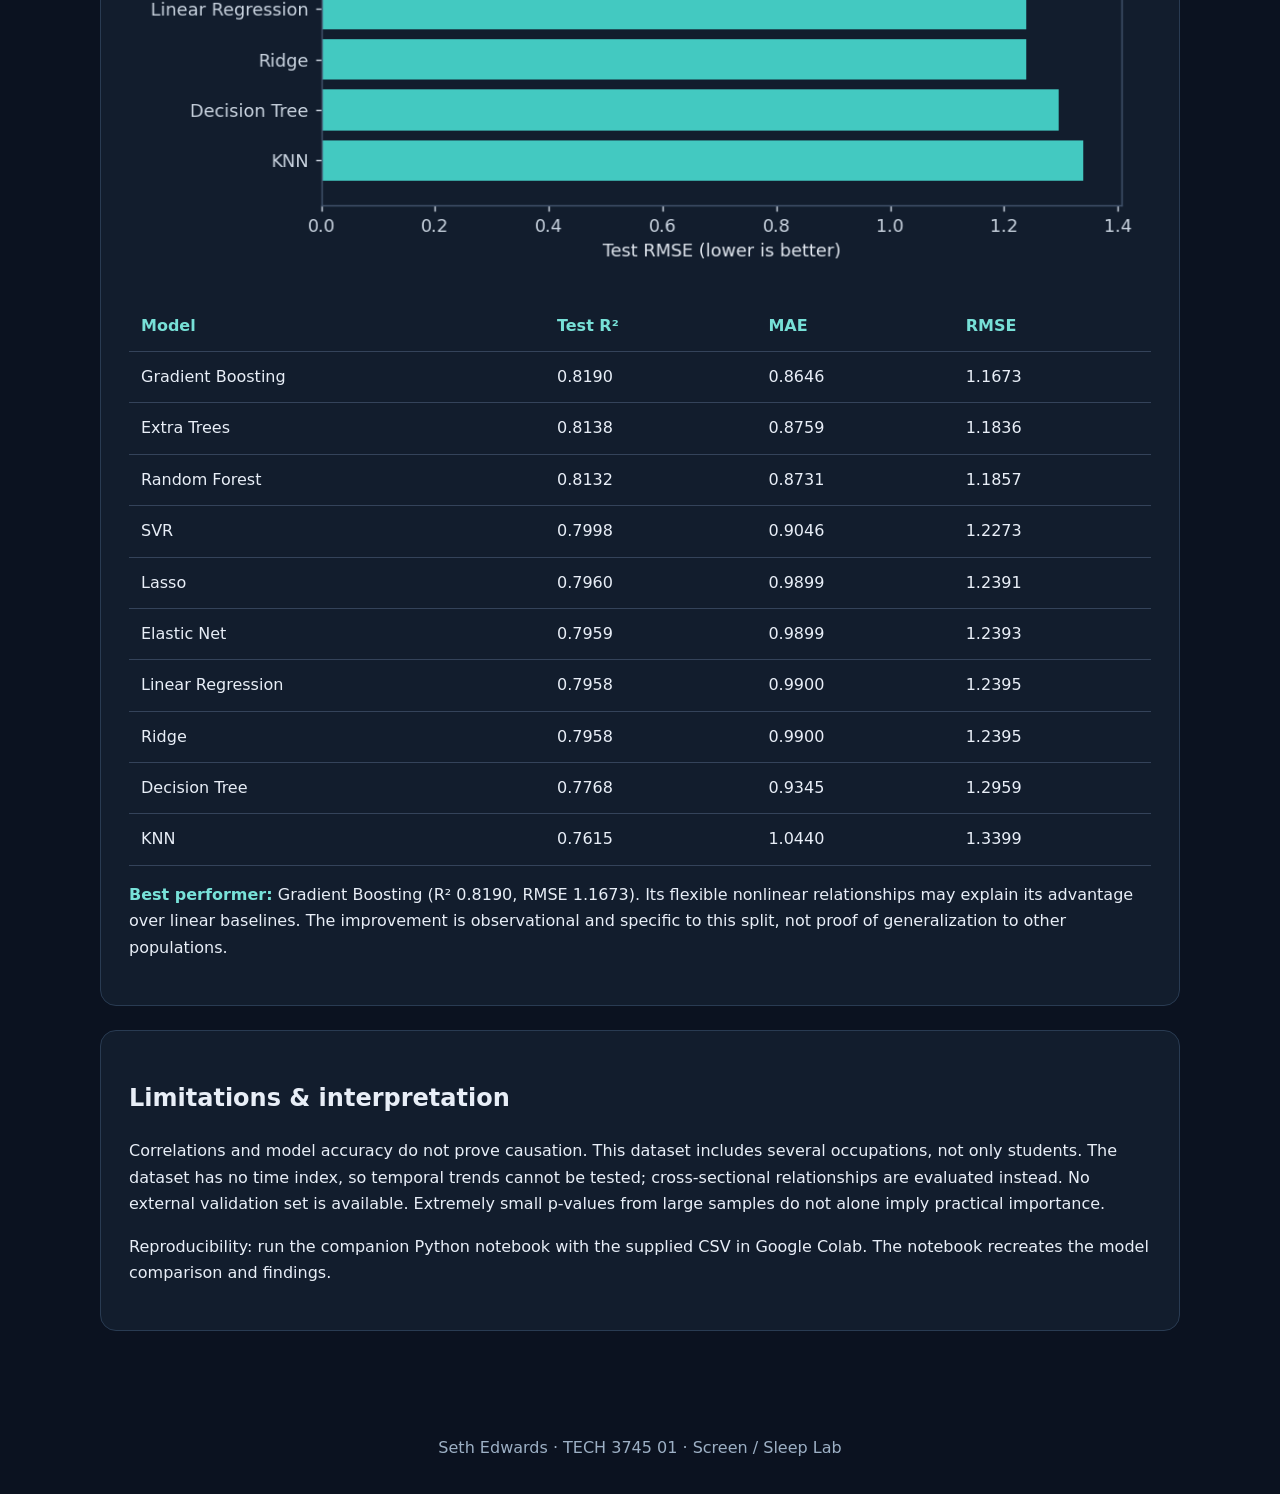
==== commit 1c476517: "Add files via upload" ====
--- a/assignment7.html
+++ b/assignment7.html
@@ -1 +1 @@
-<!doctype html><html lang="en"><head><meta charset="utf-8"><meta name="viewport" content="width=device-width,initial-scale=1"><title>Assignment 7 | Screen / Sleep Lab</title><style>body{margin:0;background:#0b1220;color:#e8eef7;font:16px/1.65 system-ui,Arial}header{border-bottom:1px solid #29374a;padding:20px max(5%,calc((100% - 1080px)/2));font-weight:800;letter-spacing:.08em}main{max-width:1080px;margin:auto;padding:48px 20px}h1{font-size:clamp(2rem,5vw,3.4rem);line-height:1.1}h2{font-size:1.5rem}.lead{color:#b2c0d2;font-size:1.1rem}.eyebrow{color:#5de0d5;font-size:.8rem;font-weight:800;letter-spacing:.12em}.card{background:#121d2d;border:1px solid #293b52;border-radius:16px;padding:28px;margin:24px 0}.chart{width:100%;height:auto;border-radius:12px;margin:12px 0}b{color:#78e2d9}table{width:100%;border-collapse:collapse;overflow:auto}th,td{padding:12px;border-bottom:1px solid #34435a;text-align:left}th{color:#77e0d7}.tablewrap{overflow:auto}.pill{display:inline-block;border:1px solid #376a73;padding:6px 12px;border-radius:30px;color:#86e5df}a{color:#72d9d0}footer{color:#9db0c5;padding:32px;text-align:center}.grid{display:grid;grid-template-columns:repeat(auto-fit,minmax(200px,1fr));gap:14px}.stat{padding:20px;background:#17263a;border-radius:12px}.stat strong{font-size:1.5rem;display:block;color:white}</style></head><body><header style="display:flex;align-items:center;justify-content:space-between;gap:16px;flex-wrap:wrap"><a href="index.html" style="color:inherit;text-decoration:none">◒ SCREEN / SLEEP LAB</a><nav aria-label="Main navigation" style="display:flex;gap:16px;flex-wrap:wrap;font-size:14px;font-weight:500;letter-spacing:normal"><a href="index.html">Overview</a><a href="findings.html">Findings</a><a href="models.html">Models</a><a href="assignment7.html" aria-current="page">Assignment 7</a></nav></header><main><span class="pill">From Visualization to Evidence</span><h1>Analytical findings &amp; machine learning</h1><p class="lead">The relationship between screen time, sleep, and stress. Five evidence-based findings and ten evaluated regression models using 15,000 observations.</p><div class="grid"><div class="stat"><strong>15,000</strong>Records</div><div class="stat"><strong>5</strong>Major findings</div><div class="stat"><strong>10</strong>Evaluated models</div><div class="stat"><strong>0.819</strong>Best test R²</div></div><h2>Part I — Research findings</h2><section class="card"><span class="eyebrow">FINDING 01</span><h2>Does screen time relate to sleep quality?</h2><p><b>Research question:</b> Does screen time relate to sleep quality?</p><p><b>Evidence:</b> Daily screen time vs. sleep quality: Pearson r = −0.747 (n = 15,000).</p><img class="chart" src="[data-uri]" alt="Finding 1 visualization"><p><b>Analysis:</b> A strong negative linear association appears in the data.</p><p><b>Interpretation:</b> Higher screen time is associated with lower reported sleep quality; this does not establish causality.</p></section><section class="card"><span class="eyebrow">FINDING 02</span><h2>Is screen time associated with stress?</h2><p><b>Research question:</b> Is screen time associated with stress?</p><p><b>Evidence:</b> Daily screen time vs. stress: Pearson r = +0.879 (n = 15,000).</p><img class="chart" src="[data-uri]" alt="Finding 2 visualization"><p><b>Analysis:</b> The positive association is strong.</p><p><b>Interpretation:</b> Higher screen time corresponds to higher stress scores in this dataset, without proving screen time causes stress.</p></section><section class="card"><span class="eyebrow">FINDING 03</span><h2>Does sleep duration relate to stress?</h2><p><b>Research question:</b> Does sleep duration relate to stress?</p><p><b>Evidence:</b> Sleep duration vs. stress: Pearson r = −0.005; p ≈ 0.55.</p><img class="chart" src="[data-uri]